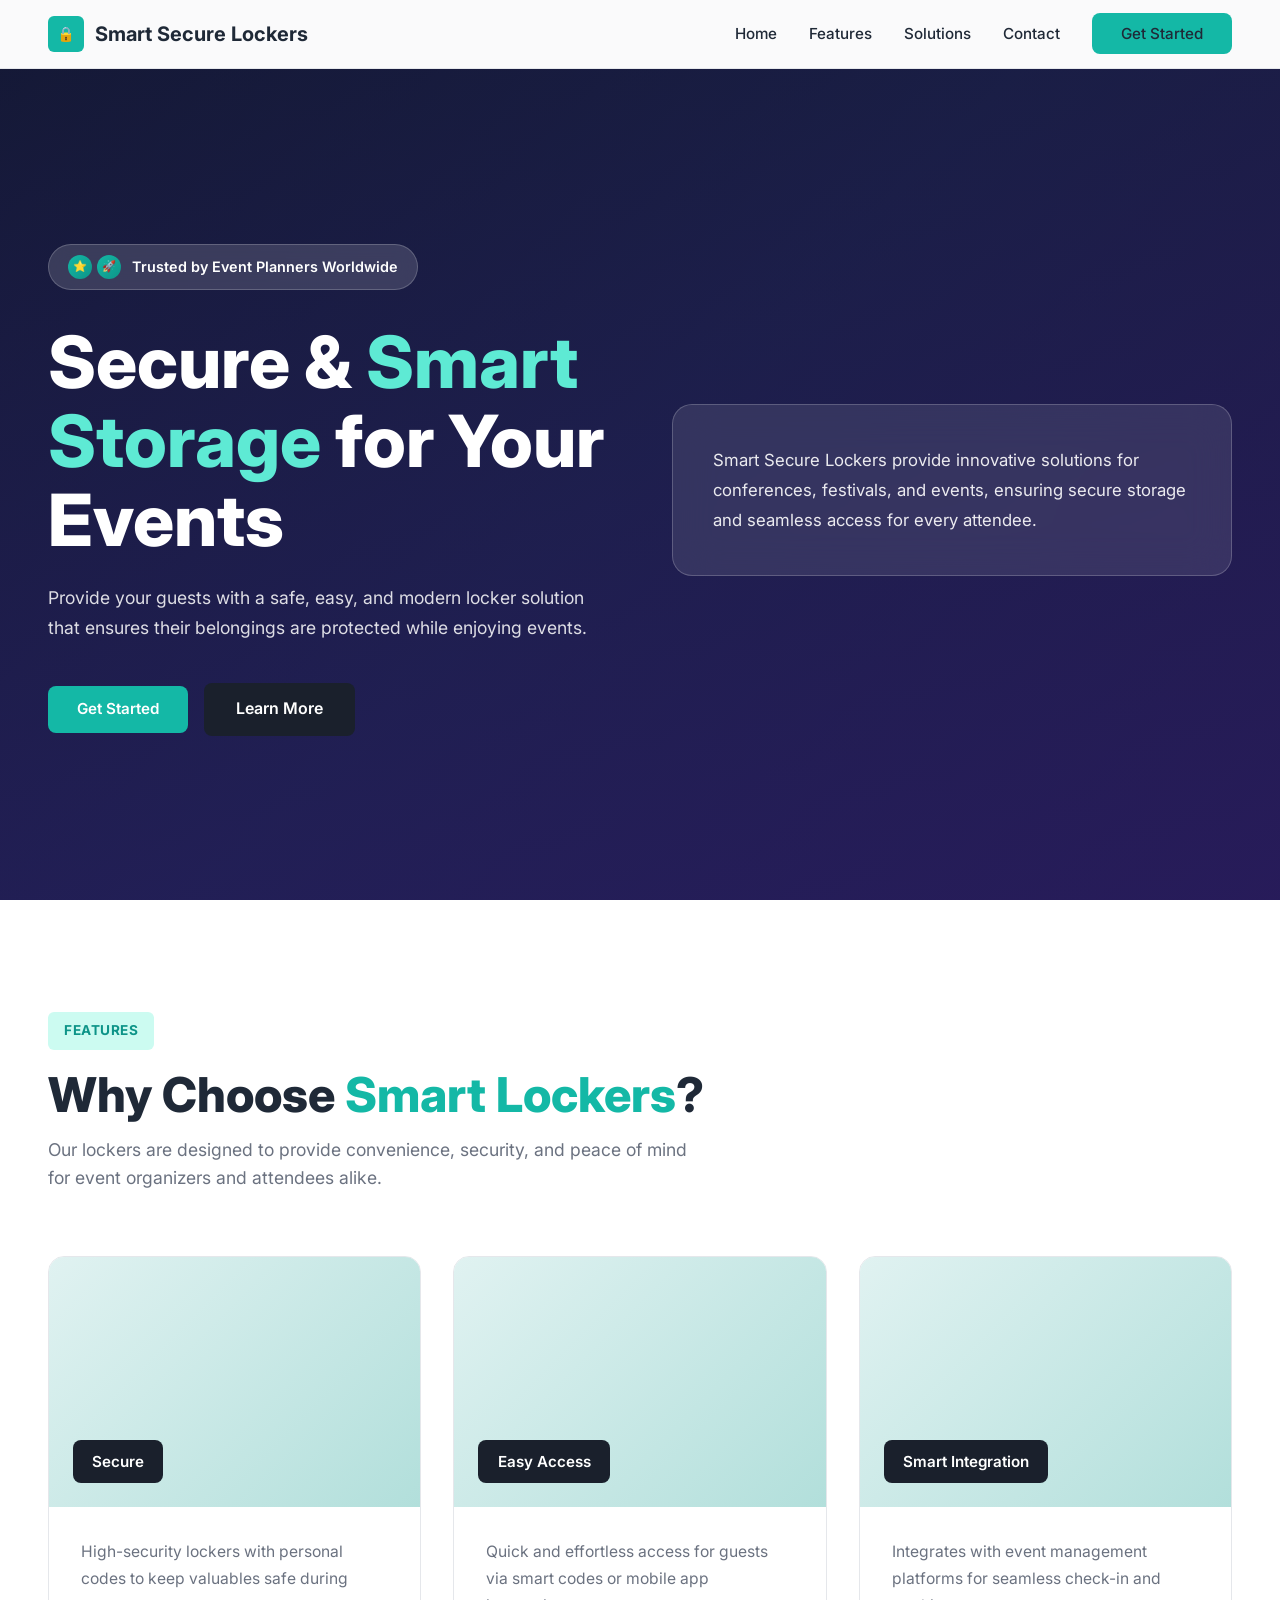
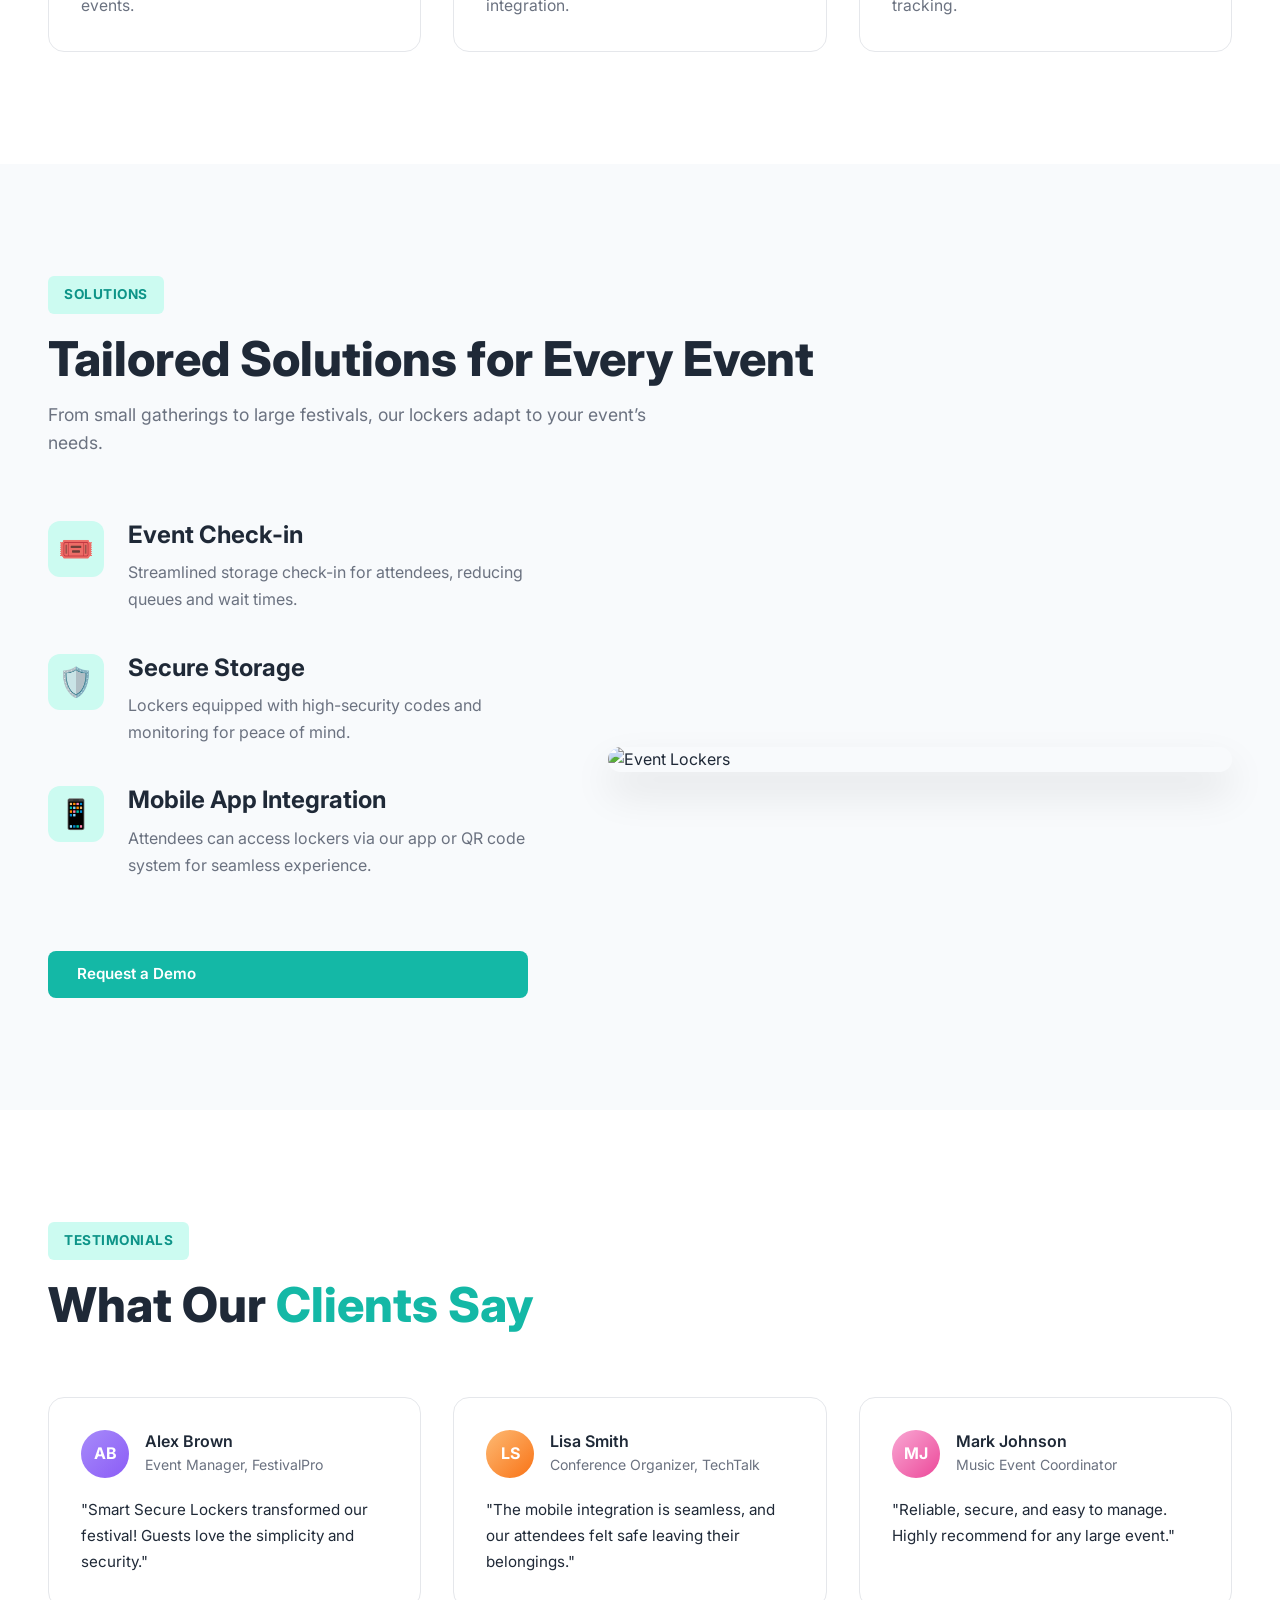
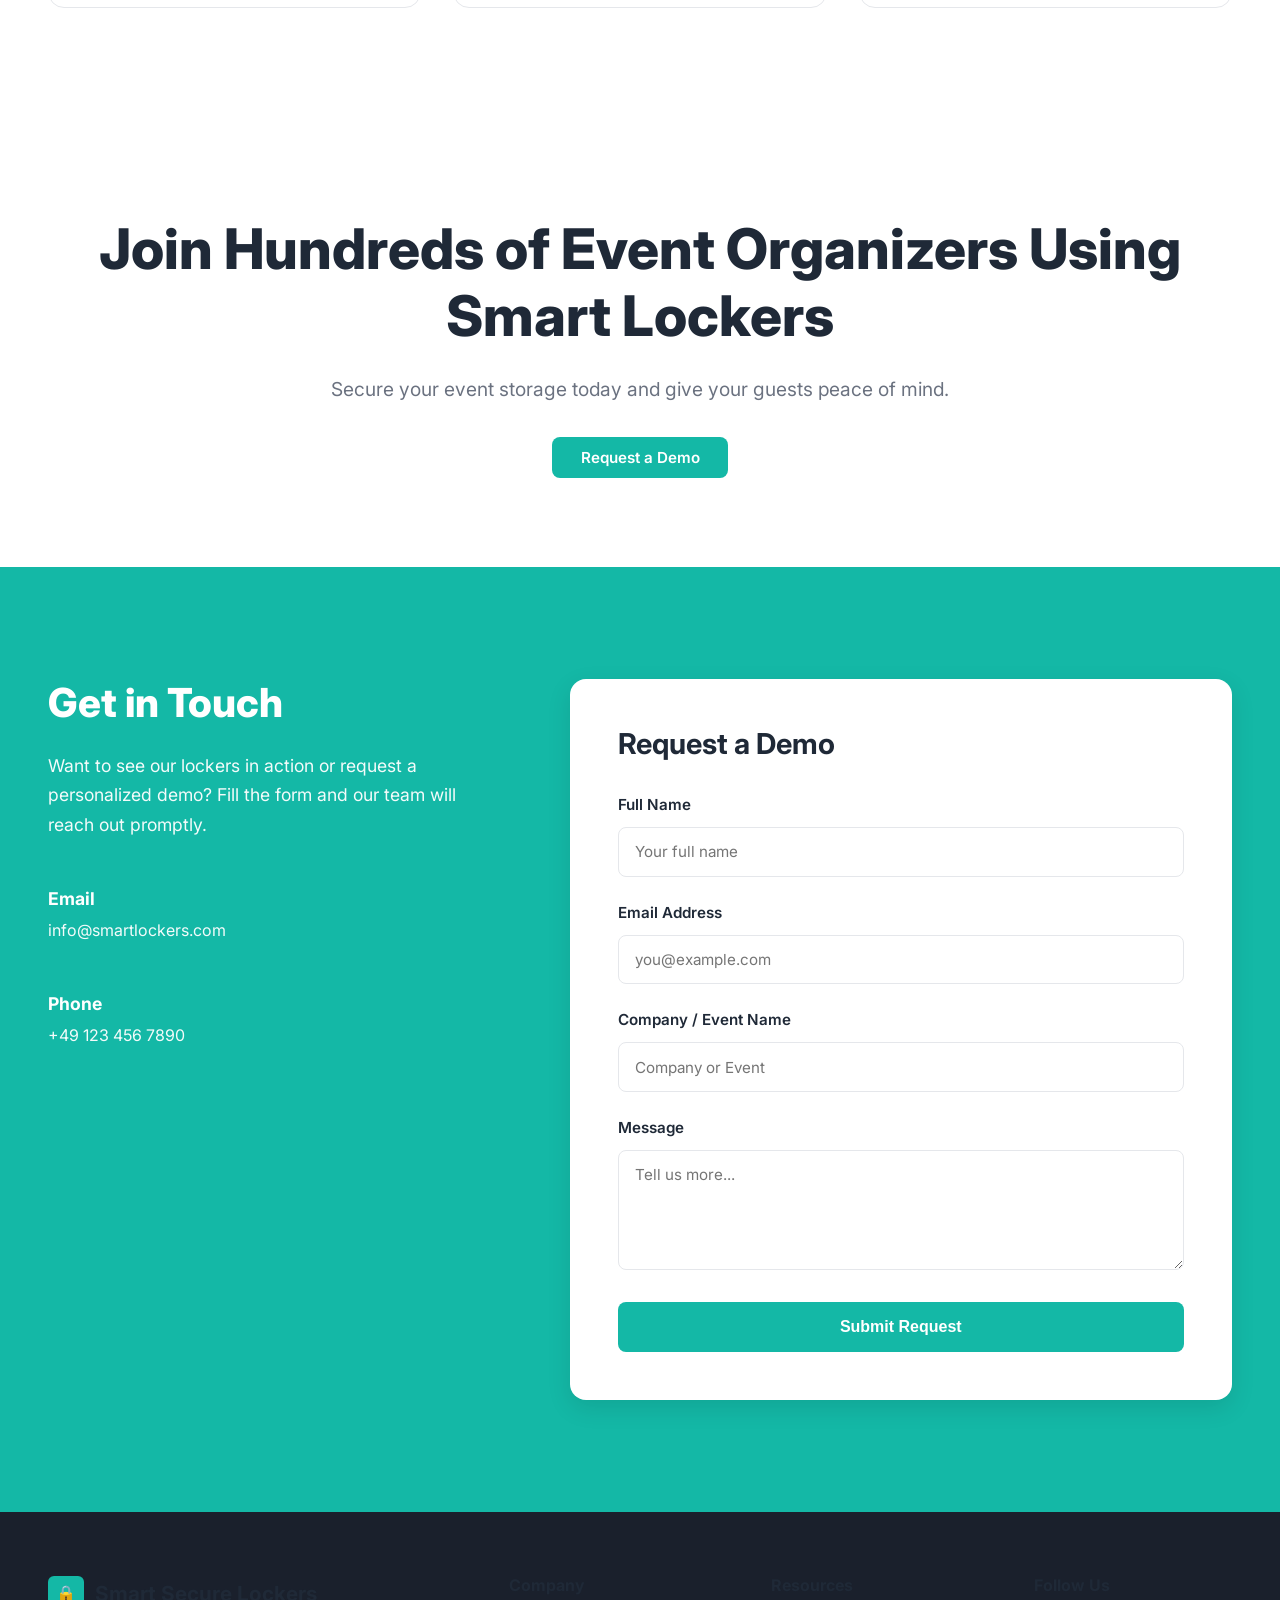
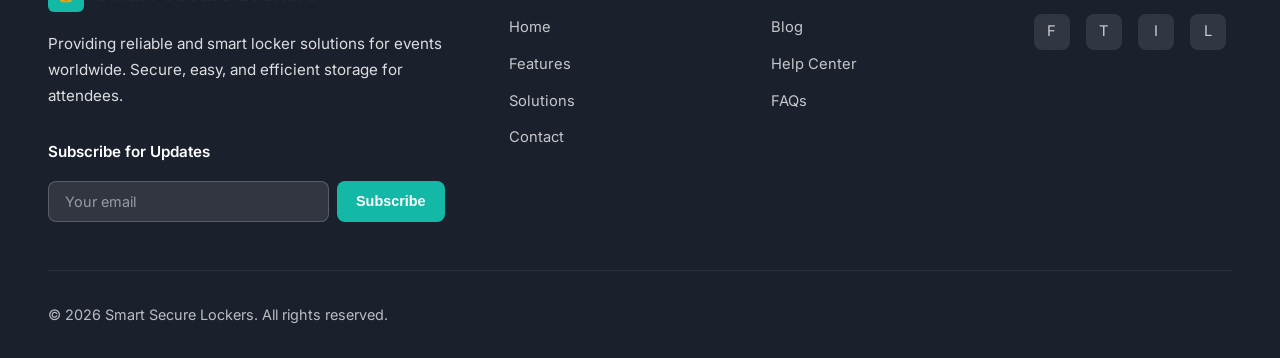
==== index.html @ 09ea5023 "Add homepage" ====
<!DOCTYPE html>
<html lang="en">
<head>
<meta charset="UTF-8">
<meta name="viewport" content="width=device-width, initial-scale=1.0">
<title>Smart Secure Lockers - Event Storage Solutions</title>
<link href="https://fonts.googleapis.com/css2?family=Inter:wght@400;500;600;700;800;900&display=swap" rel="stylesheet">
<style>
:root {
    --primary: #1A202C;
    --primary-dark: #0F1419;
    --accent: #14B8A6;
    --accent-dark: #0D9488;
    --accent-light: #5EEAD4;
    --accent-bg: #CCFBF1;
    --surface: #FFFFFF;
    --surface-alt: #F8FAFC;
    --text: #1F2937;
    --text-muted: #6B7280;
    --text-light: #9CA3AF;
    --border: #E5E7EB;
}
* {margin:0;padding:0;box-sizing:border-box;}
body {font-family:'Inter',sans-serif;color:var(--text);background:var(--surface);line-height:1.6;overflow-x:hidden;}
h1,h2,h3,h4,h5,h6 {font-family:'Inter',sans-serif;font-weight:800;line-height:1.2;color:var(--text);}
a {text-decoration:none;}
/* Navigation */
nav {position:fixed;top:0;left:0;right:0;background:rgba(255,255,255,0.98);backdrop-filter:blur(10px);border-bottom:1px solid var(--border);z-index:1000;transition:all 0.3s ease;}
.nav-container {max-width:1400px;margin:0 auto;padding:1rem 3rem;display:flex;align-items:center;justify-content:space-between;}
.logo {display:flex;align-items:center;gap:0.7rem;color:var(--text);}
.logo-icon {width:36px;height:36px;background:var(--accent);border-radius:6px;display:flex;align-items:center;justify-content:center;font-weight:700;color:white;font-size:0.9rem;}
.logo-text {font-size:1.25rem;font-weight:700;color:var(--text);}
.nav-links {display:flex;gap:2rem;list-style:none;align-items:center;}
.nav-links a {color:var(--text);font-weight:500;font-size:0.95rem;transition:color 0.2s ease;}
.nav-links a:hover {color:var(--accent);}
.btn-primary {background:var(--accent);color:white;padding:0.7rem 1.8rem;border-radius:8px;font-weight:600;border:none;cursor:pointer;font-size:0.95rem;transition:all 0.2s ease;}
.btn-primary:hover {background:var(--accent-dark);transform:translateY(-1px);}
.btn-secondary {background:var(--primary);color:white;padding:0.85rem 2rem;border-radius:8px;font-weight:600;border:none;cursor:pointer;display:inline-flex;align-items:center;gap:0.5rem;font-size:1rem;transition:all 0.2s ease;}
.btn-secondary:hover {background:var(--primary-dark);}
.mobile-menu-btn {display:none;background:none;border:none;font-size:1.8rem;cursor:pointer;color:var(--text);}
/* Hero Section */
.hero {min-height:100vh;display:flex;align-items:center;position:relative;overflow:hidden;padding-top:80px;background:linear-gradient(135deg,#1e1b4b 0%,#312e81 50%,#4c1d95 100%);}
.hero-background-image {position:absolute;inset:0;background:linear-gradient(rgba(15,23,42,0.7),rgba(30,27,75,0.8)),url('https://images.unsplash.com/photo-1540575467063-178a50c2df87?w=1600&q=80') center/cover;}
.hero-content {max-width:1400px;margin:0 auto;padding:0 3rem;position:relative;z-index:1;display:grid;grid-template-columns:1fr 1fr;gap:4rem;align-items:center;}
.hero-left {color:white;}
.trust-badge {display:inline-flex;align-items:center;gap:0.7rem;background:rgba(255,255,255,0.15);backdrop-filter:blur(10px);padding:0.6rem 1.2rem;border-radius:50px;font-size:0.9rem;font-weight:600;margin-bottom:2rem;border:1px solid rgba(255,255,255,0.2);}
.trust-icons {display:flex;gap:0.3rem;}
.trust-icon {width:24px;height:24px;border-radius:50%;background:linear-gradient(135deg,#14B8A6,#0D9488);display:flex;align-items:center;justify-content:center;font-size:0.7rem;font-weight:700;color:white;}
.hero h1 {font-size:clamp(3rem,6vw,4.5rem);font-weight:800;margin-bottom:1.5rem;line-height:1.1;color:white;}
.hero h1 .highlight {color:var(--accent-light);}
.hero-subtitle {font-size:1.1rem;color:rgba(255,255,255,0.85);line-height:1.7;margin-bottom:2.5rem;max-width:550px;}
.hero-cta {display:flex;gap:1rem;align-items:center;}
.hero-right {background:rgba(255,255,255,0.1);backdrop-filter:blur(20px);padding:2.5rem;border-radius:20px;border:1px solid rgba(255,255,255,0.2);color:white;}
.hero-right p {font-size:1.05rem;line-height:1.8;color:rgba(255,255,255,0.9);}

/* Features Section */
.features {padding:7rem 3rem;max-width:1400px;margin:0 auto;background:var(--surface);}
.section-header {margin-bottom:4rem;}
.section-label {display:inline-block;background:var(--accent-bg);color:var(--accent-dark);padding:0.5rem 1rem;border-radius:6px;font-size:0.85rem;font-weight:700;text-transform:uppercase;letter-spacing:0.5px;margin-bottom:1rem;}
.section-title {font-size:clamp(2.2rem,4vw,3rem);margin-bottom:0.8rem;font-weight:800;}
.section-title .highlight {color:var(--accent);}
.section-description {font-size:1.1rem;color:var(--text-muted);max-width:650px;}
.features-grid {display:grid;grid-template-columns:repeat(3,1fr);gap:2rem;}
.feature-card {background:var(--surface);border:1px solid var(--border);border-radius:16px;overflow:hidden;transition:all 0.3s ease;}
.feature-card:hover {transform:translateY(-4px);box-shadow:0 12px 24px rgba(0,0,0,0.1);}
.feature-image {height:250px;background:linear-gradient(135deg,#e0f2f1 0%,#b2dfdb 100%);display:flex;align-items:center;justify-content:center;position:relative;overflow:hidden;}
.feature-image img {width:100%;height:100%;object-fit:cover;}
.feature-label {position:absolute;bottom:1.5rem;left:1.5rem;background:var(--primary);color:white;padding:0.6rem 1.2rem;border-radius:8px;font-weight:600;font-size:0.95rem;}
.feature-content {padding:2rem;}
.feature-card p {color:var(--text-muted);line-height:1.7;font-size:0.98rem;}

/* Solutions Section */
.solutions {padding:7rem 3rem;background:var(--surface-alt);}
.solutions-container {max-width:1400px;margin:0 auto;}
.solutions-content {display:grid;grid-template-columns:1fr 1.3fr;gap:5rem;align-items:center;margin-top:3rem;}
.solutions-image {border-radius:20px;overflow:hidden;box-shadow:0 20px 40px rgba(0,0,0,0.1);}
.solutions-image img {width:100%;height:600px;object-fit:cover;}
.solutions-list {display:flex;flex-direction:column;gap:2.5rem;}
.solution-item {display:flex;gap:1.5rem;}
.solution-icon {width:56px;height:56px;background:var(--accent-bg);border-radius:12px;display:flex;align-items:center;justify-content:center;font-size:1.8rem;flex-shrink:0;}
.solution-item h3 {font-size:1.5rem;margin-bottom:0.6rem;font-weight:700;}
.solution-item p {color:var(--text-muted);line-height:1.7;font-size:1rem;}
.explore-solutions-btn {margin-top:2rem;}
.explore-solutions-btn a {text-decoration:none;}

/* Testimonials Section */
.testimonials {padding:7rem 3rem;max-width:1400px;margin:0 auto;}
.testimonials-grid {display:grid;grid-template-columns:repeat(3,1fr);gap:2rem;margin-top:3rem;}
.testimonial-card {background:var(--surface);border:1px solid var(--border);border-radius:16px;padding:2rem;transition:all 0.3s ease;}
.testimonial-card:hover {transform:translateY(-4px);box-shadow:0 8px 20px rgba(0,0,0,0.08);}
.testimonial-header {display:flex;align-items:center;gap:1rem;margin-bottom:1.2rem;}
.testimonial-avatar {width:48px;height:48px;border-radius:50%;display:flex;align-items:center;justify-content:center;color:white;font-weight:700;font-size:1rem;}
.avatar-purple {background:linear-gradient(135deg,#a78bfa,#8b5cf6);}
.avatar-orange {background:linear-gradient(135deg,#fdba74,#f97316);}
.avatar-pink {background:linear-gradient(135deg,#f9a8d4,#ec4899);}
.avatar-green {background:linear-gradient(135deg,#6ee7b7,#10b981);}
.avatar-blue {background:linear-gradient(135deg,#7dd3fc,#0ea5e9);}
.avatar-yellow {background:linear-gradient(135deg,#fde047,#eab308);}
.testimonial-info h4 {font-size:1rem;font-weight:600;margin-bottom:0.2rem;}
.testimonial-info p {color:var(--text-muted);font-size:0.88rem;}
.testimonial-text {color:var(--text);line-height:1.7;font-size:0.95rem;}

/* CTA Section */
.cta-section {padding:6rem 3rem;background:var(--surface);text-align:center;}
.cta-section h2 {font-size:clamp(2.5rem,5vw,3.5rem);margin-bottom:1.5rem;font-weight:800;}
.cta-section p {font-size:1.2rem;color:var(--text-muted);margin-bottom:2.5rem;}
.cta-images {display:grid;grid-template-columns:repeat(4,1fr);gap:2rem;margin-top:4rem;max-width:1200px;margin-left:auto;margin-right:auto;}
.cta-image {aspect-ratio:1;border-radius:16px;overflow:hidden;box-shadow:0 4px 12px rgba(0,0,0,0.1);background:var(--surface-alt);}
.cta-image img {width:100%;height:100%;object-fit:cover;}

/* Contact Section */
.contact {padding:7rem 3rem;background:var(--accent);}
.contact-container {max-width:1400px;margin:0 auto;display:grid;grid-template-columns:1fr 1.5fr;gap:5rem;align-items:start;}
.contact-info {color:white;}
.contact-info h2 {font-size:2.5rem;margin-bottom:1.5rem;color:white;}
.contact-info p {font-size:1.1rem;margin-bottom:3rem;opacity:0.95;line-height:1.7;}
.contact-item h3 {font-size:1.1rem;margin-bottom:0.5rem;font-weight:700;color:white;}
.contact-item p {font-size:1rem;}
.contact-form {background:white;padding:3rem;border-radius:16px;box-shadow:0 8px 24px rgba(0,0,0,0.1);}
.contact-form h3 {font-size:1.8rem;margin-bottom:2rem;font-weight:700;}
.form-group {margin-bottom:1.5rem;}
.form-group label {display:block;margin-bottom:0.6rem;font-weight:600;color:var(--text);font-size:0.95rem;}
.form-group input,.form-group select,.form-group textarea {width:100%;padding:0.9rem 1rem;border:1px solid var(--border);border-radius:8px;font-family:'Inter',sans-serif;font-size:0.95rem;transition:all 0.2s ease;background:var(--surface);}
.form-group input:focus,.form-group select:focus,.form-group textarea:focus {outline:none;border-color:var(--accent);box-shadow:0 0 0 3px rgba(20,184,166,0.1);}
.form-group textarea {resize:vertical;min-height:120px;}
.submit-btn {width:100%;background:var(--accent);color:white;padding:1rem;border:none;border-radius:8px;font-weight:600;font-size:1rem;cursor:pointer;transition:all 0.2s ease;}
.submit-btn:hover {background:var(--accent-dark);}

/* Footer */
footer {background:var(--primary);color:white;padding:4rem 3rem 2rem;}
.footer-content {max-width:1400px;margin:0 auto;display:grid;grid-template-columns:2fr 1fr 1fr 1fr;gap:4rem;margin-bottom:3rem;}
.footer-brand {display:flex;align-items:center;gap:0.7rem;margin-bottom:1.2rem;}
.footer-brand .logo-icon {width:36px;height:36px;font-size:1rem;}
.footer-brand .logo-text {font-size:1.3rem;}
.footer-description {opacity:0.85;line-height:1.7;margin-bottom:2rem;font-size:0.95rem;}
.newsletter-title {font-weight:600;margin-bottom:1rem;font-size:0.95rem;}
.newsletter-form {display:flex;gap:0.5rem;}
.newsletter-form input {flex:1;padding:0.7rem 1rem;border:1px solid rgba(255,255,255,0.2);border-radius:8px;background:rgba(255,255,255,0.1);color:white;font-family:'Inter',sans-serif;font-size:0.9rem;}
.newsletter-form input::placeholder {color:rgba(255,255,255,0.5);}
.newsletter-form button {padding:0.7rem 1.2rem;background:var(--accent);border:none;border-radius:8px;color:white;font-weight:600;cursor:pointer;font-size:0.9rem;}
.newsletter-form button:hover {background:var(--accent-dark);}
.footer-links h4 {font-size:1rem;margin-bottom:1.2rem;font-weight:700;}
.footer-links ul {list-style:none;}
.footer-links li {margin-bottom:0.7rem;}
.footer-links a {color:rgba(255,255,255,0.75);text-decoration:none;transition:all 0.2s ease;font-size:0.92rem;}
.footer-links a:hover {color:var(--accent-light);}
.footer-bottom {max-width:1400px;margin:0 auto;padding-top:2rem;border-top:1px solid rgba(255,255,255,0.1);display:flex;justify-content:space-between;align-items:center;opacity:0.7;font-size:0.9rem;}
.social-links {display:flex;gap:1rem;}
.social-link {width:36px;height:36px;background:rgba(255,255,255,0.1);border-radius:8px;display:flex;align-items:center;justify-content:center;color:white;text-decoration:none;transition:all 0.2s ease;font-size:1.1rem;}
.social-link:hover {background:var(--accent);}

/* Responsive */
@media (max-width:1024px){.hero-content,.solutions-content,.contact-container{grid-template-columns:1fr;gap:3rem;}.features-grid{grid-template-columns:1fr;}.testimonials-grid{grid-template-columns:1fr;}.footer-content{grid-template-columns:repeat(2,1fr);}.cta-images{grid-template-columns:repeat(2,1fr);}}
@media (max-width:768px){.nav-container{padding:1rem 1.5rem;}.nav-links{display:none;}.mobile-menu-btn{display:block;}.hero-content,.solutions-content,.contact-container{padding:0 1.5rem;}.features,.solutions,.testimonials,.contact{padding:4rem 1.5rem;}.footer-content{grid-template-columns:1fr;gap:2.5rem;}.footer-bottom{flex-direction:column;gap:1.5rem;text-align:center;}}

/* Smooth Scroll */
html{scroll-behavior:smooth;}
</style>
</head>
<body>
<!-- Navigation -->
<nav id="navbar">
  <div class="nav-container">
    <a href="#" class="logo"><div class="logo-icon">🔒</div><span class="logo-text">Smart Secure Lockers</span></a>
    <ul class="nav-links">
      <li><a href="#home">Home</a></li>
      <li><a href="#features">Features</a></li>
      <li><a href="#solutions">Solutions</a></li>
      <li><a href="#contact">Contact</a></li>
      <li><a href="#contact" class="btn-primary">Get Started</a></li>
    </ul>
    <button class="mobile-menu-btn">☰</button>
  </div>
</nav>

<!-- Hero Section -->
<section id="home" class="hero">
  <div class="hero-background-image"></div>
  <div class="hero-content">
    <div class="hero-left">
      <div class="trust-badge"><div class="trust-icons"><div class="trust-icon">⭐</div><div class="trust-icon">🚀</div></div> Trusted by Event Planners Worldwide</div>
      <h1>Secure & <span class="highlight">Smart Storage</span> for Your Events</h1>
      <p class="hero-subtitle">Provide your guests with a safe, easy, and modern locker solution that ensures their belongings are protected while enjoying events.</p>
      <div class="hero-cta">
        <a href="#contact" class="btn-primary">Get Started</a>
        <a href="#features" class="btn-secondary">Learn More</a>
      </div>
    </div>
    <div class="hero-right">
      <p>Smart Secure Lockers provide innovative solutions for conferences, festivals, and events, ensuring secure storage and seamless access for every attendee.</p>
    </div>
  </div>
</section>

<!-- Features Section -->
<section id="features" class="features">
  <div class="section-header">
    <span class="section-label">Features</span>
    <h2 class="section-title">Why Choose <span class="highlight">Smart Lockers</span>?</h2>
    <p class="section-description">Our lockers are designed to provide convenience, security, and peace of mind for event organizers and attendees alike.</p>
  </div>
  <div class="features-grid">
    <div class="feature-card">
      <div class="feature-image"><div class="feature-label">Secure</div></div>
      <div class="feature-content">
        <p>High-security lockers with personal codes to keep valuables safe during events.</p>
      </div>
    </div>
    <div class="feature-card">
      <div class="feature-image"><div class="feature-label">Easy Access</div></div>
      <div class="feature-content">
        <p>Quick and effortless access for guests via smart codes or mobile app integration.</p>
      </div>
    </div>
    <div class="feature-card">
      <div class="feature-image"><div class="feature-label">Smart Integration</div></div>
      <div class="feature-content">
        <p>Integrates with event management platforms for seamless check-in and tracking.</p>
      </div>
    </div>
  </div>
</section>

<!-- Solutions Section -->
<section id="solutions" class="solutions">
  <div class="solutions-container">
    <div class="section-header">
      <span class="section-label">Solutions</span>
      <h2 class="section-title">Tailored Solutions for Every Event</h2>
      <p class="section-description">From small gatherings to large festivals, our lockers adapt to your event’s needs.</p>
    </div>
    <div class="solutions-content">
      <div class="solutions-list">
        <div class="solution-item">
          <div class="solution-icon">🎟️</div>
          <div>
            <h3>Event Check-in</h3>
            <p>Streamlined storage check-in for attendees, reducing queues and wait times.</p>
          </div>
        </div>
        <div class="solution-item">
          <div class="solution-icon">🛡️</div>
          <div>
            <h3>Secure Storage</h3>
            <p>Lockers equipped with high-security codes and monitoring for peace of mind.</p>
          </div>
        </div>
        <div class="solution-item">
          <div class="solution-icon">📱</div>
          <div>
            <h3>Mobile App Integration</h3>
            <p>Attendees can access lockers via our app or QR code system for seamless experience.</p>
          </div>
        </div>
        <a href="#contact" class="explore-solutions-btn btn-primary">Request a Demo</a>
      </div>
      <div class="solutions-image"><img src="https://images.unsplash.com/photo-1556740749-887f6717d7e4?w=1200&q=80" alt="Event Lockers"></div>
    </div>
  </div>
</section>

<!-- Testimonials Section -->
<section class="testimonials">
  <div class="section-header">
    <span class="section-label">Testimonials</span>
    <h2 class="section-title">What Our <span class="highlight">Clients Say</span></h2>
  </div>
  <div class="testimonials-grid">
    <div class="testimonial-card">
      <div class="testimonial-header">
        <div class="testimonial-avatar avatar-purple">AB</div>
        <div class="testimonial-info">
          <h4>Alex Brown</h4>
          <p>Event Manager, FestivalPro</p>
        </div>
      </div>
      <p class="testimonial-text">"Smart Secure Lockers transformed our festival! Guests love the simplicity and security."</p>
    </div>
    <div class="testimonial-card">
      <div class="testimonial-header">
        <div class="testimonial-avatar avatar-orange">LS</div>
        <div class="testimonial-info">
          <h4>Lisa Smith</h4>
          <p>Conference Organizer, TechTalk</p>
        </div>
      </div>
      <p class="testimonial-text">"The mobile integration is seamless, and our attendees felt safe leaving their belongings."</p>
    </div>
    <div class="testimonial-card">
      <div class="testimonial-header">
        <div class="testimonial-avatar avatar-pink">MJ</div>
        <div class="testimonial-info">
          <h4>Mark Johnson</h4>
          <p>Music Event Coordinator</p>
        </div>
      </div>
      <p class="testimonial-text">"Reliable, secure, and easy to manage. Highly recommend for any large event."</p>
    </div>
  </div>
</section>

<!-- CTA Section -->
<section class="cta-section">
  <h2>Join Hundreds of Event Organizers Using Smart Lockers</h2>
  <p>Secure your event storage today and give your guests peace of mind.</p>
  <a href="#contact" class="btn-primary">Request a Demo</a>
</section>

<!-- Contact Section -->
<section id="contact" class="contact">
  <div class="contact-container">
    <div class="contact-info">
      <h2>Get in Touch</h2>
      <p>Want to see our lockers in action or request a personalized demo? Fill the form and our team will reach out promptly.</p>
      <div class="contact-item">
        <h3>Email</h3>
        <p>info@smartlockers.com</p>
      </div>
      <div class="contact-item">
        <h3>Phone</h3>
        <p>+49 123 456 7890</p>
      </div>
    </div>
    <form class="contact-form">
      <h3>Request a Demo</h3>
      <div class="form-group">
        <label for="name">Full Name</label>
        <input type="text" id="name" placeholder="Your full name">
      </div>
      <div class="form-group">
        <label for="email">Email Address</label>
        <input type="email" id="email" placeholder="you@example.com">
      </div>
      <div class="form-group">
        <label for="company">Company / Event Name</label>
        <input type="text" id="company" placeholder="Company or Event">
      </div>
      <div class="form-group">
        <label for="message">Message</label>
        <textarea id="message" placeholder="Tell us more..."></textarea>
      </div>
      <button type="submit" class="submit-btn">Submit Request</button>
    </form>
  </div>
</section>

<!-- Footer -->
<footer>
  <div class="footer-content">
    <div>
      <div class="footer-brand"><div class="logo-icon">🔒</div><span class="logo-text">Smart Secure Lockers</span></div>
      <p class="footer-description">Providing reliable and smart locker solutions for events worldwide. Secure, easy, and efficient storage for attendees.</p>
      <div class="newsletter-title">Subscribe for Updates</div>
      <div class="newsletter-form">
        <input type="email" placeholder="Your email">
        <button>Subscribe</button>
      </div>
    </div>
    <div class="footer-links">
      <h4>Company</h4>
      <ul>
        <li><a href="#home">Home</a></li>
        <li><a href="#features">Features</a></li>
        <li><a href="#solutions">Solutions</a></li>
        <li><a href="#contact">Contact</a></li>
      </ul>
    </div>
    <div class="footer-links">
      <h4>Resources</h4>
      <ul>
        <li><a href="#">Blog</a></li>
        <li><a href="#">Help Center</a></li>
        <li><a href="#">FAQs</a></li>
      </ul>
    </div>
    <div class="footer-links">
      <h4>Follow Us</h4>
      <div class="social-links">
        <a href="#" class="social-link">F</a>
        <a href="#" class="social-link">T</a>
        <a href="#" class="social-link">I</a>
        <a href="#" class="social-link">L</a>
      </div>
    </div>
  </div>
  <div class="footer-bottom">© 2026 Smart Secure Lockers. All rights reserved.</div>
</footer>

<script>
// Mobile menu toggle
const mobileBtn = document.querySelector('.mobile-menu-btn');
const navLinks = document.querySelector('.nav-links');
mobileBtn.addEventListener('click', () => {navLinks.classList.toggle('show');});

// Simple scroll highlight (optional)
window.addEventListener('scroll', () => {
  document.querySelector('nav').classList.toggle('scrolled', window.scrollY > 50);
});
</script>
</body>
</html>
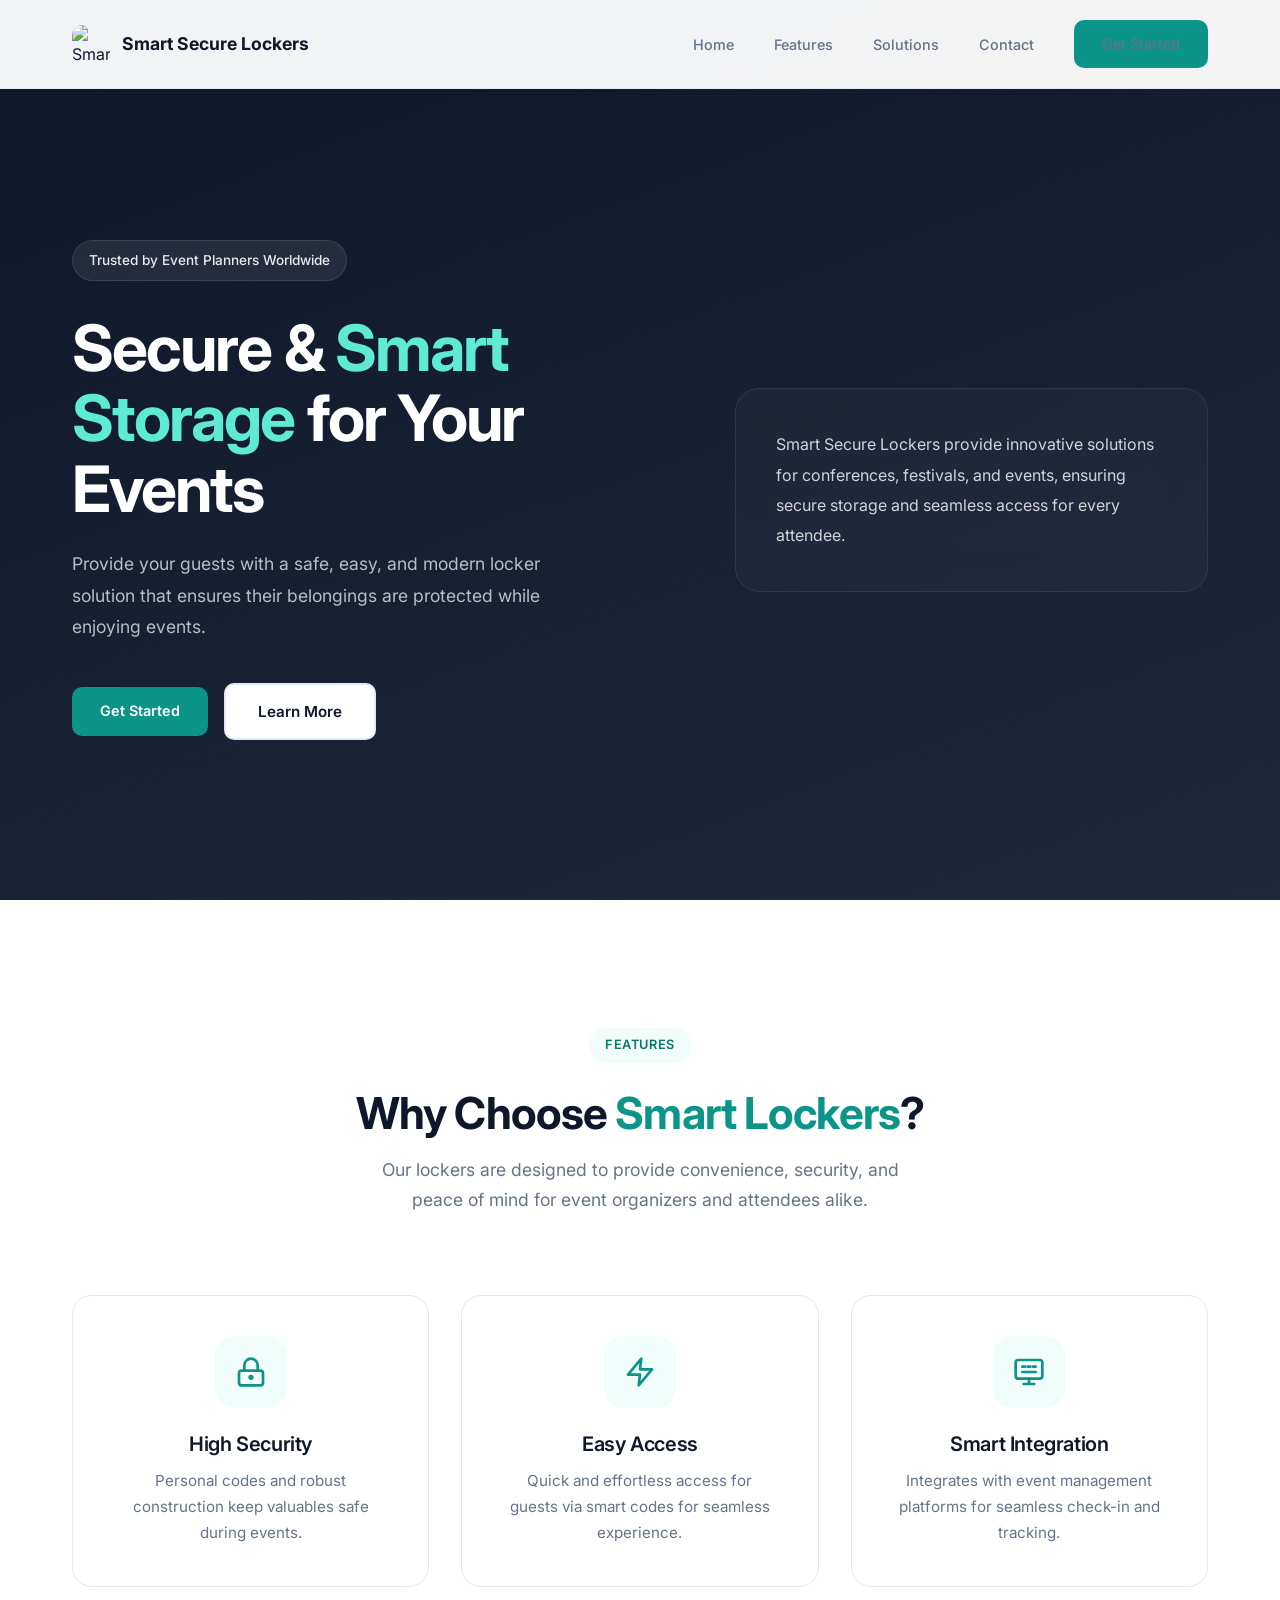
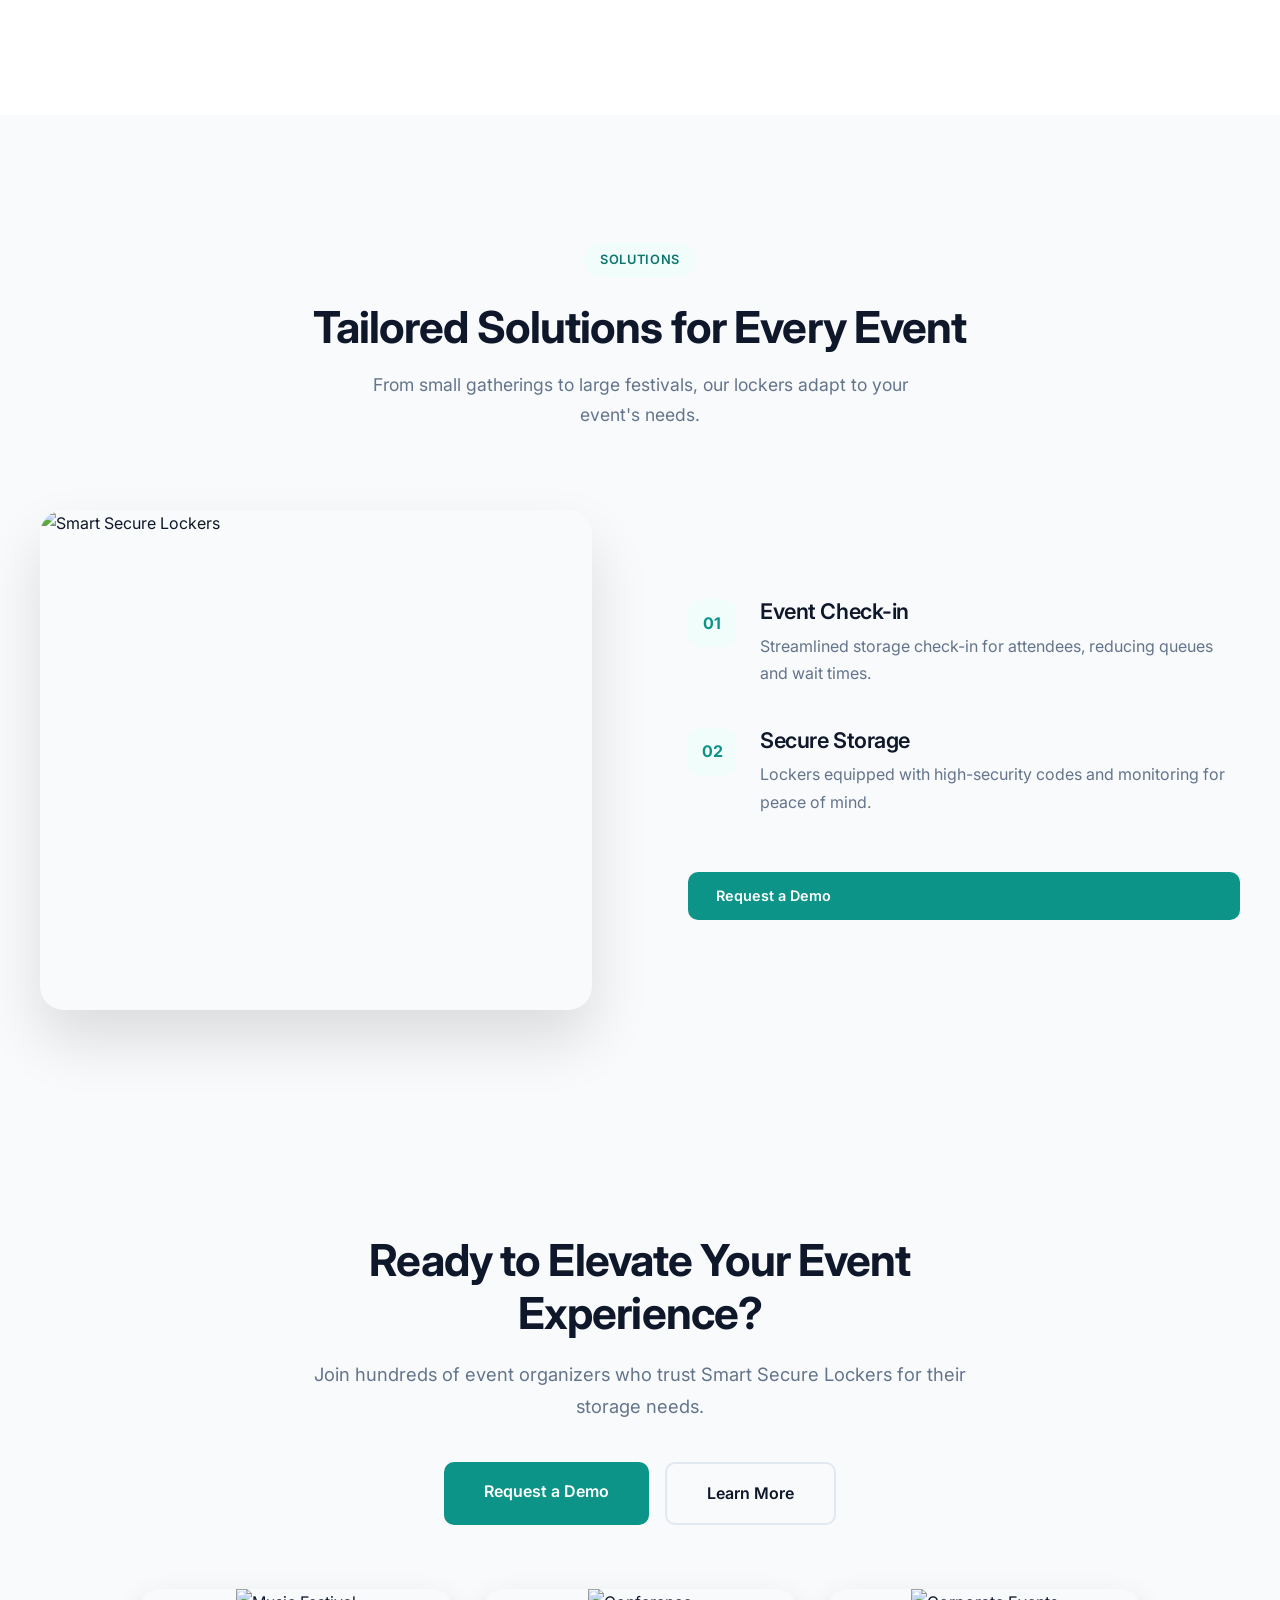
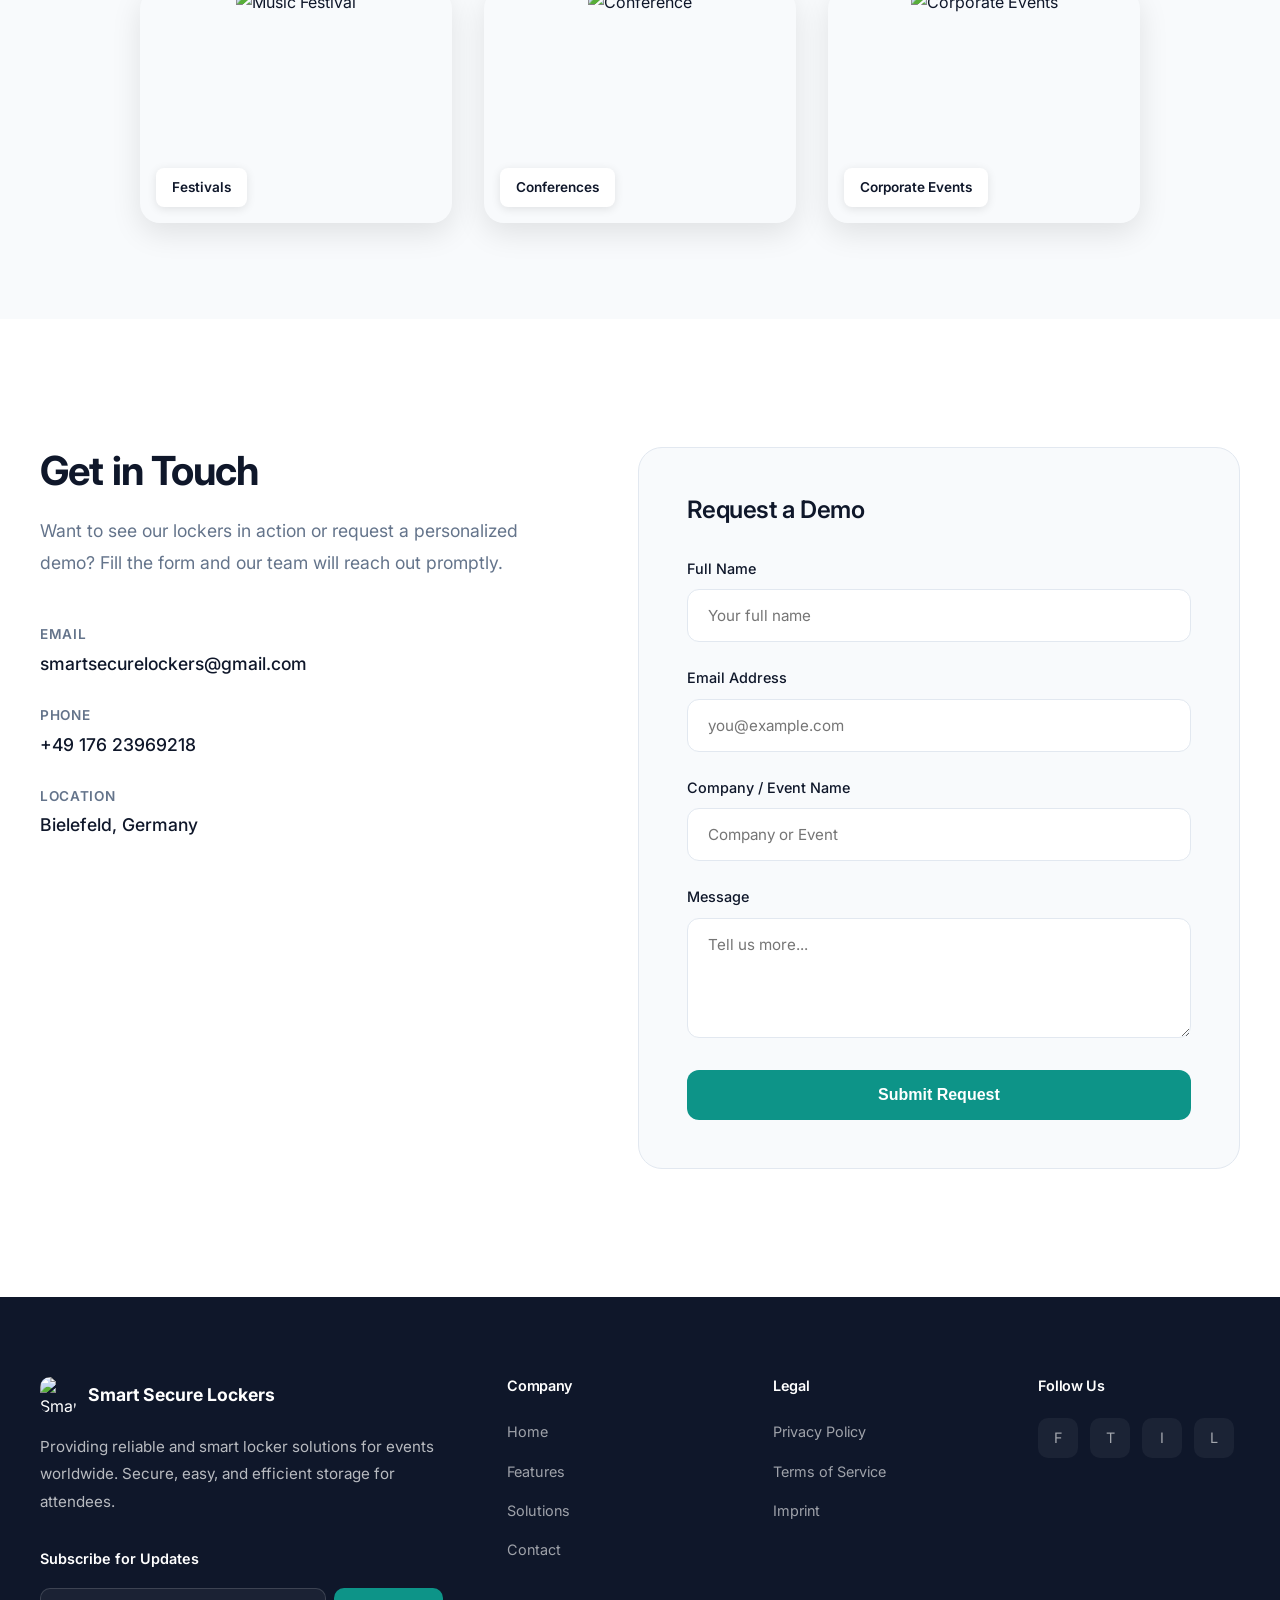
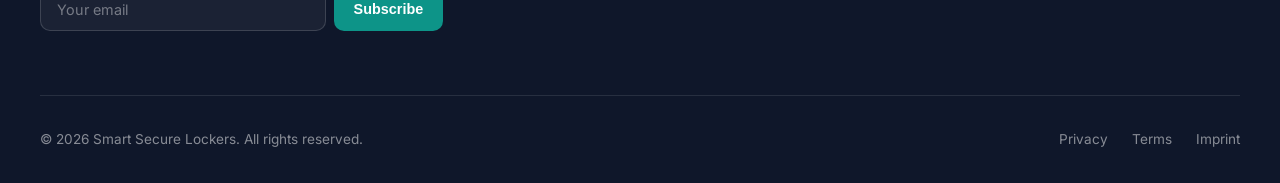
==== commit 63466224: "Update index.html" ====
--- a/index.html
+++ b/index.html
@@ -1,401 +1,1083 @@
+
 <!DOCTYPE html>
 <html lang="en">
 <head>
 <meta charset="UTF-8">
 <meta name="viewport" content="width=device-width, initial-scale=1.0">
 <title>Smart Secure Lockers - Event Storage Solutions</title>
-<link href="https://fonts.googleapis.com/css2?family=Inter:wght@400;500;600;700;800;900&display=swap" rel="stylesheet">
+<meta name="description" content="Smart Secure Lockers provide innovative storage solutions for conferences, festivals, and events. Secure, easy, and efficient storage for attendees.">
+<link href="https://fonts.googleapis.com/css2?family=Inter:wght@400;500;600;700;800&display=swap" rel="stylesheet">
 <style>
 :root {
-    --primary: #1A202C;
-    --primary-dark: #0F1419;
-    --accent: #14B8A6;
-    --accent-dark: #0D9488;
+    --primary: #0F172A;
+    --primary-dark: #020617;
+    --accent: #0D9488;
+    --accent-dark: #0F766E;
     --accent-light: #5EEAD4;
-    --accent-bg: #CCFBF1;
+    --accent-bg: #F0FDFA;
     --surface: #FFFFFF;
     --surface-alt: #F8FAFC;
-    --text: #1F2937;
-    --text-muted: #6B7280;
-    --text-light: #9CA3AF;
-    --border: #E5E7EB;
-}
-* {margin:0;padding:0;box-sizing:border-box;}
-body {font-family:'Inter',sans-serif;color:var(--text);background:var(--surface);line-height:1.6;overflow-x:hidden;}
-h1,h2,h3,h4,h5,h6 {font-family:'Inter',sans-serif;font-weight:800;line-height:1.2;color:var(--text);}
-a {text-decoration:none;}
+    --text: #0F172A;
+    --text-muted: #64748B;
+    --border: #E2E8F0;
+}
+
+* { margin: 0; padding: 0; box-sizing: border-box; }
+
+body {
+    font-family: 'Inter', -apple-system, BlinkMacSystemFont, sans-serif;
+    color: var(--text);
+    background: var(--surface);
+    line-height: 1.7;
+    -webkit-font-smoothing: antialiased;
+}
+
+h1, h2, h3, h4, h5, h6 {
+    font-family: 'Inter', sans-serif;
+    font-weight: 700;
+    line-height: 1.2;
+    letter-spacing: -0.02em;
+}
+
+a { text-decoration: none; }
+
 /* Navigation */
-nav {position:fixed;top:0;left:0;right:0;background:rgba(255,255,255,0.98);backdrop-filter:blur(10px);border-bottom:1px solid var(--border);z-index:1000;transition:all 0.3s ease;}
-.nav-container {max-width:1400px;margin:0 auto;padding:1rem 3rem;display:flex;align-items:center;justify-content:space-between;}
-.logo {display:flex;align-items:center;gap:0.7rem;color:var(--text);}
-.logo-icon {width:36px;height:36px;background:var(--accent);border-radius:6px;display:flex;align-items:center;justify-content:center;font-weight:700;color:white;font-size:0.9rem;}
-.logo-text {font-size:1.25rem;font-weight:700;color:var(--text);}
-.nav-links {display:flex;gap:2rem;list-style:none;align-items:center;}
-.nav-links a {color:var(--text);font-weight:500;font-size:0.95rem;transition:color 0.2s ease;}
-.nav-links a:hover {color:var(--accent);}
-.btn-primary {background:var(--accent);color:white;padding:0.7rem 1.8rem;border-radius:8px;font-weight:600;border:none;cursor:pointer;font-size:0.95rem;transition:all 0.2s ease;}
-.btn-primary:hover {background:var(--accent-dark);transform:translateY(-1px);}
-.btn-secondary {background:var(--primary);color:white;padding:0.85rem 2rem;border-radius:8px;font-weight:600;border:none;cursor:pointer;display:inline-flex;align-items:center;gap:0.5rem;font-size:1rem;transition:all 0.2s ease;}
-.btn-secondary:hover {background:var(--primary-dark);}
-.mobile-menu-btn {display:none;background:none;border:none;font-size:1.8rem;cursor:pointer;color:var(--text);}
+nav {
+    position: fixed;
+    top: 0;
+    left: 0;
+    right: 0;
+    background: rgba(255, 255, 255, 0.95);
+    backdrop-filter: blur(20px);
+    border-bottom: 1px solid var(--border);
+    z-index: 1000;
+}
+
+nav.scrolled { box-shadow: 0 1px 3px rgba(0, 0, 0, 0.05); }
+
+.nav-container {
+    max-width: 1200px;
+    margin: 0 auto;
+    padding: 1.25rem 2rem;
+    display: flex;
+    align-items: center;
+    justify-content: space-between;
+}
+
+.logo {
+    display: flex;
+    align-items: center;
+    gap: 0.75rem;
+    color: var(--text);
+}
+
+.logo-icon {
+    width: 38px;
+    height: 38px;
+    border-radius: 10px;
+    object-fit: contain;
+}
+
+.logo-text {
+    font-size: 1.1rem;
+    font-weight: 700;
+}
+
+.nav-links {
+    display: flex;
+    gap: 2.5rem;
+    list-style: none;
+    align-items: center;
+}
+
+.nav-links a {
+    color: var(--text-muted);
+    font-weight: 500;
+    font-size: 0.9rem;
+    transition: color 0.2s ease;
+}
+
+.nav-links a:hover { color: var(--text); }
+
+.btn-primary {
+    background: var(--accent);
+    color: white;
+    padding: 0.75rem 1.75rem;
+    border-radius: 10px;
+    font-weight: 600;
+    font-size: 0.9rem;
+    transition: all 0.2s ease;
+    display: inline-block;
+    border: none;
+    cursor: pointer;
+}
+
+.btn-primary:hover {
+    background: var(--accent-dark);
+    transform: translateY(-1px);
+}
+
+.btn-large { padding: 1rem 2.5rem; font-size: 1rem; }
+
+.btn-outline {
+    background: transparent;
+    color: var(--text);
+    padding: 1rem 2.5rem;
+    border-radius: 10px;
+    font-weight: 600;
+    border: 2px solid var(--border);
+    font-size: 1rem;
+    transition: all 0.2s ease;
+    display: inline-block;
+    cursor: pointer;
+}
+
+.btn-outline:hover { border-color: var(--text); }
+
+.btn-secondary {
+    background: var(--surface);
+    color: var(--text);
+    padding: 0.85rem 2rem;
+    border-radius: 10px;
+    font-weight: 600;
+    border: 2px solid var(--border);
+    display: inline-flex;
+    align-items: center;
+    gap: 0.5rem;
+    font-size: 0.95rem;
+    transition: all 0.2s ease;
+}
+
+.btn-secondary:hover { border-color: var(--text); background: var(--surface-alt); }
+
+.mobile-menu-btn {
+    display: none;
+    background: none;
+    border: none;
+    font-size: 1.5rem;
+    cursor: pointer;
+    color: var(--text);
+}
+
+/* Mobile Navigation */
+.mobile-nav {
+    position: fixed;
+    top: 0;
+    right: -100%;
+    width: 100%;
+    max-width: 400px;
+    height: 100vh;
+    background: white;
+    box-shadow: -10px 0 40px rgba(0, 0, 0, 0.1);
+    z-index: 1001;
+    transition: right 0.4s cubic-bezier(0.25, 0.46, 0.45, 0.94);
+    padding: 2rem;
+}
+
+.mobile-nav.open { right: 0; }
+
+.mobile-nav-header {
+    display: flex;
+    justify-content: space-between;
+    align-items: center;
+    margin-bottom: 3rem;
+    padding-bottom: 1.5rem;
+    border-bottom: 1px solid var(--border);
+}
+
+.mobile-nav-close {
+    background: none;
+    border: none;
+    font-size: 1.5rem;
+    cursor: pointer;
+    color: var(--text);
+}
+
+.mobile-nav-links {
+    display: flex;
+    flex-direction: column;
+    gap: 0.5rem;
+    list-style: none;
+}
+
+.mobile-nav-links a {
+    color: var(--text);
+    font-weight: 500;
+    font-size: 1.1rem;
+    padding: 1rem 0;
+    border-bottom: 1px solid var(--border);
+    transition: color 0.2s ease;
+}
+
+.mobile-nav-links a:hover { color: var(--accent); }
+
+.mobile-overlay {
+    position: fixed;
+    top: 0;
+    left: 0;
+    width: 100%;
+    height: 100%;
+    background: rgba(0, 0, 0, 0.4);
+    z-index: 1000;
+    opacity: 0;
+    visibility: hidden;
+    transition: all 0.3s ease;
+}
+
+.mobile-overlay.open { opacity: 1; visibility: visible; }
+
 /* Hero Section */
-.hero {min-height:100vh;display:flex;align-items:center;position:relative;overflow:hidden;padding-top:80px;background:linear-gradient(135deg,#1e1b4b 0%,#312e81 50%,#4c1d95 100%);}
-.hero-background-image {position:absolute;inset:0;background:linear-gradient(rgba(15,23,42,0.7),rgba(30,27,75,0.8)),url('https://images.unsplash.com/photo-1540575467063-178a50c2df87?w=1600&q=80') center/cover;}
-.hero-content {max-width:1400px;margin:0 auto;padding:0 3rem;position:relative;z-index:1;display:grid;grid-template-columns:1fr 1fr;gap:4rem;align-items:center;}
-.hero-left {color:white;}
-.trust-badge {display:inline-flex;align-items:center;gap:0.7rem;background:rgba(255,255,255,0.15);backdrop-filter:blur(10px);padding:0.6rem 1.2rem;border-radius:50px;font-size:0.9rem;font-weight:600;margin-bottom:2rem;border:1px solid rgba(255,255,255,0.2);}
-.trust-icons {display:flex;gap:0.3rem;}
-.trust-icon {width:24px;height:24px;border-radius:50%;background:linear-gradient(135deg,#14B8A6,#0D9488);display:flex;align-items:center;justify-content:center;font-size:0.7rem;font-weight:700;color:white;}
-.hero h1 {font-size:clamp(3rem,6vw,4.5rem);font-weight:800;margin-bottom:1.5rem;line-height:1.1;color:white;}
-.hero h1 .highlight {color:var(--accent-light);}
-.hero-subtitle {font-size:1.1rem;color:rgba(255,255,255,0.85);line-height:1.7;margin-bottom:2.5rem;max-width:550px;}
-.hero-cta {display:flex;gap:1rem;align-items:center;}
-.hero-right {background:rgba(255,255,255,0.1);backdrop-filter:blur(20px);padding:2.5rem;border-radius:20px;border:1px solid rgba(255,255,255,0.2);color:white;}
-.hero-right p {font-size:1.05rem;line-height:1.8;color:rgba(255,255,255,0.9);}
+.hero {
+    min-height: 100vh;
+    display: flex;
+    align-items: center;
+    position: relative;
+    padding-top: 80px;
+    background: linear-gradient(160deg, #0F172A 0%, #1E293B 100%);
+}
+
+.hero-background-image {
+    position: absolute;
+    inset: 0;
+    background: linear-gradient(160deg, rgba(15, 23, 42, 0.95), rgba(30, 41, 59, 0.9)),
+        url('https://images.unsplash.com/photo-1540575467063-178a50c2df87?w=1600&q=80') center/cover;
+}
+
+.hero-content {
+    max-width: 1200px;
+    margin: 0 auto;
+    padding: 0 2rem;
+    position: relative;
+    z-index: 1;
+    display: grid;
+    grid-template-columns: 1.2fr 1fr;
+    gap: 6rem;
+    align-items: center;
+}
+
+.hero-left { color: white; }
+
+.trust-badge {
+    display: inline-flex;
+    align-items: center;
+    gap: 0.5rem;
+    background: rgba(255, 255, 255, 0.08);
+    backdrop-filter: blur(10px);
+    padding: 0.5rem 1rem;
+    border-radius: 100px;
+    font-size: 0.85rem;
+    font-weight: 500;
+    margin-bottom: 2rem;
+    border: 1px solid rgba(255, 255, 255, 0.1);
+    color: rgba(255, 255, 255, 0.9);
+}
+
+.hero h1 {
+    font-size: clamp(2.75rem, 5vw, 4rem);
+    font-weight: 700;
+    margin-bottom: 1.5rem;
+    line-height: 1.1;
+    color: white;
+    letter-spacing: -0.03em;
+}
+
+.hero h1 .highlight { color: var(--accent-light); }
+
+.hero-subtitle {
+    font-size: 1.1rem;
+    color: rgba(255, 255, 255, 0.7);
+    line-height: 1.8;
+    margin-bottom: 2.5rem;
+    max-width: 500px;
+}
+
+.hero-cta {
+    display: flex;
+    gap: 1rem;
+    align-items: center;
+}
+
+.hero-right {
+    background: rgba(255, 255, 255, 0.03);
+    backdrop-filter: blur(20px);
+    padding: 2.5rem;
+    border-radius: 24px;
+    border: 1px solid rgba(255, 255, 255, 0.08);
+    color: white;
+}
+
+.hero-right p {
+    font-size: 1rem;
+    line-height: 1.9;
+    color: rgba(255, 255, 255, 0.8);
+}
 
 /* Features Section */
-.features {padding:7rem 3rem;max-width:1400px;margin:0 auto;background:var(--surface);}
-.section-header {margin-bottom:4rem;}
-.section-label {display:inline-block;background:var(--accent-bg);color:var(--accent-dark);padding:0.5rem 1rem;border-radius:6px;font-size:0.85rem;font-weight:700;text-transform:uppercase;letter-spacing:0.5px;margin-bottom:1rem;}
-.section-title {font-size:clamp(2.2rem,4vw,3rem);margin-bottom:0.8rem;font-weight:800;}
-.section-title .highlight {color:var(--accent);}
-.section-description {font-size:1.1rem;color:var(--text-muted);max-width:650px;}
-.features-grid {display:grid;grid-template-columns:repeat(3,1fr);gap:2rem;}
-.feature-card {background:var(--surface);border:1px solid var(--border);border-radius:16px;overflow:hidden;transition:all 0.3s ease;}
-.feature-card:hover {transform:translateY(-4px);box-shadow:0 12px 24px rgba(0,0,0,0.1);}
-.feature-image {height:250px;background:linear-gradient(135deg,#e0f2f1 0%,#b2dfdb 100%);display:flex;align-items:center;justify-content:center;position:relative;overflow:hidden;}
-.feature-image img {width:100%;height:100%;object-fit:cover;}
-.feature-label {position:absolute;bottom:1.5rem;left:1.5rem;background:var(--primary);color:white;padding:0.6rem 1.2rem;border-radius:8px;font-weight:600;font-size:0.95rem;}
-.feature-content {padding:2rem;}
-.feature-card p {color:var(--text-muted);line-height:1.7;font-size:0.98rem;}
+.features {
+    padding: 8rem 2rem;
+    max-width: 1200px;
+    margin: 0 auto;
+}
+
+.section-header {
+    text-align: center;
+    margin-bottom: 5rem;
+}
+
+.section-label {
+    display: inline-block;
+    background: var(--accent-bg);
+    color: var(--accent-dark);
+    padding: 0.4rem 1rem;
+    border-radius: 100px;
+    font-size: 0.8rem;
+    font-weight: 600;
+    text-transform: uppercase;
+    letter-spacing: 0.05em;
+    margin-bottom: 1.5rem;
+}
+
+.section-title {
+    font-size: clamp(2rem, 4vw, 2.75rem);
+    margin-bottom: 1rem;
+    font-weight: 700;
+}
+
+.section-title .highlight { color: var(--accent); }
+
+.section-description {
+    font-size: 1.1rem;
+    color: var(--text-muted);
+    max-width: 550px;
+    margin: 0 auto;
+}
+
+.features-grid {
+    display: grid;
+    grid-template-columns: repeat(3, 1fr);
+    gap: 2rem;
+}
+
+.feature-card-minimal {
+    background: var(--surface);
+    border: 1px solid var(--border);
+    border-radius: 20px;
+    padding: 2.5rem;
+    text-align: center;
+    transition: all 0.3s ease;
+}
+
+.feature-card-minimal:hover {
+    border-color: var(--accent);
+    box-shadow: 0 20px 40px rgba(13, 148, 136, 0.08);
+    transform: translateY(-4px);
+}
+
+.feature-icon-wrapper {
+    width: 72px;
+    height: 72px;
+    background: var(--accent-bg);
+    border-radius: 20px;
+    display: flex;
+    align-items: center;
+    justify-content: center;
+    margin: 0 auto 1.5rem;
+    transition: all 0.3s ease;
+}
+
+.feature-card-minimal:hover .feature-icon-wrapper { background: var(--accent); }
+
+.feature-svg-icon {
+    width: 32px;
+    height: 32px;
+    color: var(--accent);
+    transition: all 0.3s ease;
+}
+
+.feature-card-minimal:hover .feature-svg-icon { color: white; }
+
+.feature-card-minimal h3 {
+    font-size: 1.25rem;
+    margin-bottom: 0.75rem;
+    font-weight: 600;
+}
+
+.feature-card-minimal p {
+    color: var(--text-muted);
+    line-height: 1.7;
+    font-size: 0.95rem;
+}
 
 /* Solutions Section */
-.solutions {padding:7rem 3rem;background:var(--surface-alt);}
-.solutions-container {max-width:1400px;margin:0 auto;}
-.solutions-content {display:grid;grid-template-columns:1fr 1.3fr;gap:5rem;align-items:center;margin-top:3rem;}
-.solutions-image {border-radius:20px;overflow:hidden;box-shadow:0 20px 40px rgba(0,0,0,0.1);}
-.solutions-image img {width:100%;height:600px;object-fit:cover;}
-.solutions-list {display:flex;flex-direction:column;gap:2.5rem;}
-.solution-item {display:flex;gap:1.5rem;}
-.solution-icon {width:56px;height:56px;background:var(--accent-bg);border-radius:12px;display:flex;align-items:center;justify-content:center;font-size:1.8rem;flex-shrink:0;}
-.solution-item h3 {font-size:1.5rem;margin-bottom:0.6rem;font-weight:700;}
-.solution-item p {color:var(--text-muted);line-height:1.7;font-size:1rem;}
-.explore-solutions-btn {margin-top:2rem;}
-.explore-solutions-btn a {text-decoration:none;}
-
-/* Testimonials Section */
-.testimonials {padding:7rem 3rem;max-width:1400px;margin:0 auto;}
-.testimonials-grid {display:grid;grid-template-columns:repeat(3,1fr);gap:2rem;margin-top:3rem;}
-.testimonial-card {background:var(--surface);border:1px solid var(--border);border-radius:16px;padding:2rem;transition:all 0.3s ease;}
-.testimonial-card:hover {transform:translateY(-4px);box-shadow:0 8px 20px rgba(0,0,0,0.08);}
-.testimonial-header {display:flex;align-items:center;gap:1rem;margin-bottom:1.2rem;}
-.testimonial-avatar {width:48px;height:48px;border-radius:50%;display:flex;align-items:center;justify-content:center;color:white;font-weight:700;font-size:1rem;}
-.avatar-purple {background:linear-gradient(135deg,#a78bfa,#8b5cf6);}
-.avatar-orange {background:linear-gradient(135deg,#fdba74,#f97316);}
-.avatar-pink {background:linear-gradient(135deg,#f9a8d4,#ec4899);}
-.avatar-green {background:linear-gradient(135deg,#6ee7b7,#10b981);}
-.avatar-blue {background:linear-gradient(135deg,#7dd3fc,#0ea5e9);}
-.avatar-yellow {background:linear-gradient(135deg,#fde047,#eab308);}
-.testimonial-info h4 {font-size:1rem;font-weight:600;margin-bottom:0.2rem;}
-.testimonial-info p {color:var(--text-muted);font-size:0.88rem;}
-.testimonial-text {color:var(--text);line-height:1.7;font-size:0.95rem;}
+.solutions {
+    padding: 8rem 2rem;
+    background: var(--surface-alt);
+}
+
+.solutions-container {
+    max-width: 1200px;
+    margin: 0 auto;
+}
+
+.solutions-content {
+    display: grid;
+    grid-template-columns: 1fr 1fr;
+    gap: 6rem;
+    align-items: center;
+    margin-top: 4rem;
+}
+
+.solutions-image-premium {
+    border-radius: 24px;
+    overflow: hidden;
+    box-shadow: 0 30px 60px rgba(0, 0, 0, 0.12);
+}
+
+.solutions-image-premium img {
+    width: 100%;
+    height: 500px;
+    object-fit: cover;
+    display: block;
+}
+
+.solutions-list {
+    display: flex;
+    flex-direction: column;
+    gap: 2.5rem;
+}
+
+.solution-item {
+    display: flex;
+    gap: 1.5rem;
+    align-items: flex-start;
+}
+
+.solution-number {
+    font-size: 1rem;
+    font-weight: 700;
+    color: var(--accent);
+    background: var(--accent-bg);
+    width: 48px;
+    height: 48px;
+    border-radius: 14px;
+    display: flex;
+    align-items: center;
+    justify-content: center;
+    flex-shrink: 0;
+}
+
+.solution-item h3 {
+    font-size: 1.35rem;
+    margin-bottom: 0.5rem;
+    font-weight: 600;
+}
+
+.solution-item p {
+    color: var(--text-muted);
+    line-height: 1.7;
+    font-size: 1rem;
+}
+
+.explore-solutions-btn { margin-top: 1rem; }
 
 /* CTA Section */
-.cta-section {padding:6rem 3rem;background:var(--surface);text-align:center;}
-.cta-section h2 {font-size:clamp(2.5rem,5vw,3.5rem);margin-bottom:1.5rem;font-weight:800;}
-.cta-section p {font-size:1.2rem;color:var(--text-muted);margin-bottom:2.5rem;}
-.cta-images {display:grid;grid-template-columns:repeat(4,1fr);gap:2rem;margin-top:4rem;max-width:1200px;margin-left:auto;margin-right:auto;}
-.cta-image {aspect-ratio:1;border-radius:16px;overflow:hidden;box-shadow:0 4px 12px rgba(0,0,0,0.1);background:var(--surface-alt);}
-.cta-image img {width:100%;height:100%;object-fit:cover;}
+.cta-section {
+    padding: 6rem 2rem;
+    background: var(--surface-alt);
+    text-align: center;
+}
+
+.cta-content {
+    max-width: 700px;
+    margin: 0 auto 4rem;
+}
+
+.cta-section h2 {
+    font-size: clamp(2rem, 4vw, 2.75rem);
+    margin-bottom: 1.25rem;
+    font-weight: 700;
+    color: var(--text);
+}
+
+.cta-section p {
+    font-size: 1.15rem;
+    color: var(--text-muted);
+    margin-bottom: 2.5rem;
+    line-height: 1.7;
+}
+
+.cta-buttons {
+    display: flex;
+    gap: 1rem;
+    justify-content: center;
+}
+
+/* Events Showcase */
+.events-showcase {
+    display: grid;
+    grid-template-columns: repeat(3, 1fr);
+    gap: 2rem;
+    max-width: 1000px;
+    margin: 0 auto;
+}
+
+.event-image-card {
+    position: relative;
+    border-radius: 20px;
+    overflow: hidden;
+    aspect-ratio: 4/3;
+    box-shadow: 0 10px 30px rgba(0, 0, 0, 0.1);
+    transition: all 0.4s ease;
+}
+
+.event-image-card:hover {
+    transform: translateY(-8px);
+    box-shadow: 0 20px 40px rgba(0, 0, 0, 0.15);
+}
+
+.event-image-card img {
+    width: 100%;
+    height: 100%;
+    object-fit: cover;
+    transition: transform 0.4s ease;
+}
+
+.event-image-card:hover img { transform: scale(1.05); }
+
+.event-label {
+    position: absolute;
+    bottom: 1rem;
+    left: 1rem;
+    background: white;
+    color: var(--text);
+    padding: 0.5rem 1rem;
+    border-radius: 8px;
+    font-weight: 600;
+    font-size: 0.85rem;
+    box-shadow: 0 2px 10px rgba(0, 0, 0, 0.1);
+}
 
 /* Contact Section */
-.contact {padding:7rem 3rem;background:var(--accent);}
-.contact-container {max-width:1400px;margin:0 auto;display:grid;grid-template-columns:1fr 1.5fr;gap:5rem;align-items:start;}
-.contact-info {color:white;}
-.contact-info h2 {font-size:2.5rem;margin-bottom:1.5rem;color:white;}
-.contact-info p {font-size:1.1rem;margin-bottom:3rem;opacity:0.95;line-height:1.7;}
-.contact-item h3 {font-size:1.1rem;margin-bottom:0.5rem;font-weight:700;color:white;}
-.contact-item p {font-size:1rem;}
-.contact-form {background:white;padding:3rem;border-radius:16px;box-shadow:0 8px 24px rgba(0,0,0,0.1);}
-.contact-form h3 {font-size:1.8rem;margin-bottom:2rem;font-weight:700;}
-.form-group {margin-bottom:1.5rem;}
-.form-group label {display:block;margin-bottom:0.6rem;font-weight:600;color:var(--text);font-size:0.95rem;}
-.form-group input,.form-group select,.form-group textarea {width:100%;padding:0.9rem 1rem;border:1px solid var(--border);border-radius:8px;font-family:'Inter',sans-serif;font-size:0.95rem;transition:all 0.2s ease;background:var(--surface);}
-.form-group input:focus,.form-group select:focus,.form-group textarea:focus {outline:none;border-color:var(--accent);box-shadow:0 0 0 3px rgba(20,184,166,0.1);}
-.form-group textarea {resize:vertical;min-height:120px;}
-.submit-btn {width:100%;background:var(--accent);color:white;padding:1rem;border:none;border-radius:8px;font-weight:600;font-size:1rem;cursor:pointer;transition:all 0.2s ease;}
-.submit-btn:hover {background:var(--accent-dark);}
+.contact {
+    padding: 8rem 2rem;
+    background: var(--surface);
+}
+
+.contact-container {
+    max-width: 1200px;
+    margin: 0 auto;
+    display: grid;
+    grid-template-columns: 1fr 1.2fr;
+    gap: 6rem;
+    align-items: start;
+}
+
+.contact-info h2 {
+    font-size: 2.5rem;
+    margin-bottom: 1.25rem;
+    font-weight: 700;
+}
+
+.contact-info > p {
+    font-size: 1.1rem;
+    margin-bottom: 3rem;
+    color: var(--text-muted);
+    line-height: 1.8;
+}
+
+.contact-item { margin-bottom: 1.75rem; }
+
+.contact-item h3 {
+    font-size: 0.85rem;
+    margin-bottom: 0.4rem;
+    font-weight: 600;
+    color: var(--text-muted);
+    text-transform: uppercase;
+    letter-spacing: 0.05em;
+}
+
+.contact-item p {
+    font-size: 1.1rem;
+    color: var(--text);
+    font-weight: 500;
+}
+
+.contact-form {
+    background: var(--surface-alt);
+    padding: 3rem;
+    border-radius: 24px;
+    border: 1px solid var(--border);
+}
+
+.contact-form h3 {
+    font-size: 1.5rem;
+    margin-bottom: 2rem;
+    font-weight: 600;
+}
+
+.form-group { margin-bottom: 1.5rem; }
+
+.form-group label {
+    display: block;
+    margin-bottom: 0.5rem;
+    font-weight: 500;
+    color: var(--text);
+    font-size: 0.9rem;
+}
+
+.form-group input,
+.form-group textarea {
+    width: 100%;
+    padding: 1rem 1.25rem;
+    border: 1px solid var(--border);
+    border-radius: 12px;
+    font-family: 'Inter', sans-serif;
+    font-size: 0.95rem;
+    transition: all 0.2s ease;
+    background: white;
+}
+
+.form-group input:focus,
+.form-group textarea:focus {
+    outline: none;
+    border-color: var(--accent);
+    box-shadow: 0 0 0 3px rgba(13, 148, 136, 0.1);
+}
+
+.form-group textarea {
+    resize: vertical;
+    min-height: 120px;
+}
+
+.submit-btn {
+    width: 100%;
+    background: var(--accent);
+    color: white;
+    padding: 1rem;
+    border: none;
+    border-radius: 12px;
+    font-weight: 600;
+    font-size: 1rem;
+    cursor: pointer;
+    transition: all 0.2s ease;
+}
+
+.submit-btn:hover { background: var(--accent-dark); }
 
 /* Footer */
-footer {background:var(--primary);color:white;padding:4rem 3rem 2rem;}
-.footer-content {max-width:1400px;margin:0 auto;display:grid;grid-template-columns:2fr 1fr 1fr 1fr;gap:4rem;margin-bottom:3rem;}
-.footer-brand {display:flex;align-items:center;gap:0.7rem;margin-bottom:1.2rem;}
-.footer-brand .logo-icon {width:36px;height:36px;font-size:1rem;}
-.footer-brand .logo-text {font-size:1.3rem;}
-.footer-description {opacity:0.85;line-height:1.7;margin-bottom:2rem;font-size:0.95rem;}
-.newsletter-title {font-weight:600;margin-bottom:1rem;font-size:0.95rem;}
-.newsletter-form {display:flex;gap:0.5rem;}
-.newsletter-form input {flex:1;padding:0.7rem 1rem;border:1px solid rgba(255,255,255,0.2);border-radius:8px;background:rgba(255,255,255,0.1);color:white;font-family:'Inter',sans-serif;font-size:0.9rem;}
-.newsletter-form input::placeholder {color:rgba(255,255,255,0.5);}
-.newsletter-form button {padding:0.7rem 1.2rem;background:var(--accent);border:none;border-radius:8px;color:white;font-weight:600;cursor:pointer;font-size:0.9rem;}
-.newsletter-form button:hover {background:var(--accent-dark);}
-.footer-links h4 {font-size:1rem;margin-bottom:1.2rem;font-weight:700;}
-.footer-links ul {list-style:none;}
-.footer-links li {margin-bottom:0.7rem;}
-.footer-links a {color:rgba(255,255,255,0.75);text-decoration:none;transition:all 0.2s ease;font-size:0.92rem;}
-.footer-links a:hover {color:var(--accent-light);}
-.footer-bottom {max-width:1400px;margin:0 auto;padding-top:2rem;border-top:1px solid rgba(255,255,255,0.1);display:flex;justify-content:space-between;align-items:center;opacity:0.7;font-size:0.9rem;}
-.social-links {display:flex;gap:1rem;}
-.social-link {width:36px;height:36px;background:rgba(255,255,255,0.1);border-radius:8px;display:flex;align-items:center;justify-content:center;color:white;text-decoration:none;transition:all 0.2s ease;font-size:1.1rem;}
-.social-link:hover {background:var(--accent);}
+footer {
+    background: var(--primary);
+    color: white;
+    padding: 5rem 2rem 2rem;
+}
+
+.footer-content {
+    max-width: 1200px;
+    margin: 0 auto;
+    display: grid;
+    grid-template-columns: 2fr 1fr 1fr 1fr;
+    gap: 4rem;
+    margin-bottom: 4rem;
+}
+
+.footer-brand {
+    display: flex;
+    align-items: center;
+    gap: 0.75rem;
+    margin-bottom: 1.25rem;
+}
+
+.footer-brand .logo-icon { width: 36px; height: 36px; }
+.footer-brand .logo-text { font-size: 1.1rem; color: white; }
+
+.footer-description {
+    opacity: 0.7;
+    line-height: 1.8;
+    margin-bottom: 2rem;
+    font-size: 0.95rem;
+}
+
+.newsletter-title { font-weight: 600; margin-bottom: 1rem; font-size: 0.9rem; }
+
+.newsletter-form { display: flex; gap: 0.5rem; }
+
+.newsletter-form input {
+    flex: 1;
+    padding: 0.75rem 1rem;
+    border: 1px solid rgba(255, 255, 255, 0.15);
+    border-radius: 10px;
+    background: rgba(255, 255, 255, 0.05);
+    color: white;
+    font-family: 'Inter', sans-serif;
+    font-size: 0.9rem;
+}
+
+.newsletter-form input::placeholder { color: rgba(255, 255, 255, 0.4); }
+
+.newsletter-form button {
+    padding: 0.75rem 1.25rem;
+    background: var(--accent);
+    border: none;
+    border-radius: 10px;
+    color: white;
+    font-weight: 600;
+    cursor: pointer;
+    font-size: 0.9rem;
+}
+
+.newsletter-form button:hover { background: var(--accent-dark); }
+
+.footer-links h4 { font-size: 0.9rem; margin-bottom: 1.5rem; font-weight: 600; }
+.footer-links ul { list-style: none; }
+.footer-links li { margin-bottom: 0.75rem; }
+
+.footer-links a {
+    color: rgba(255, 255, 255, 0.6);
+    font-size: 0.9rem;
+    transition: color 0.2s ease;
+}
+
+.footer-links a:hover { color: white; }
+
+.footer-bottom {
+    max-width: 1200px;
+    margin: 0 auto;
+    padding-top: 2rem;
+    border-top: 1px solid rgba(255, 255, 255, 0.1);
+    display: flex;
+    justify-content: space-between;
+    align-items: center;
+    color: rgba(255, 255, 255, 0.5);
+    font-size: 0.85rem;
+}
+
+.footer-bottom-links { display: flex; gap: 1.5rem; }
+.footer-bottom-links a { color: rgba(255, 255, 255, 0.5); }
+.footer-bottom-links a:hover { color: white; }
+
+.social-links { display: flex; gap: 0.75rem; }
+
+.social-link {
+    width: 40px;
+    height: 40px;
+    background: rgba(255, 255, 255, 0.05);
+    border-radius: 10px;
+    display: flex;
+    align-items: center;
+    justify-content: center;
+    color: rgba(255, 255, 255, 0.7);
+    transition: all 0.2s ease;
+}
+
+.social-link:hover { background: var(--accent); color: white; }
+
+html { scroll-behavior: smooth; }
 
 /* Responsive */
-@media (max-width:1024px){.hero-content,.solutions-content,.contact-container{grid-template-columns:1fr;gap:3rem;}.features-grid{grid-template-columns:1fr;}.testimonials-grid{grid-template-columns:1fr;}.footer-content{grid-template-columns:repeat(2,1fr);}.cta-images{grid-template-columns:repeat(2,1fr);}}
-@media (max-width:768px){.nav-container{padding:1rem 1.5rem;}.nav-links{display:none;}.mobile-menu-btn{display:block;}.hero-content,.solutions-content,.contact-container{padding:0 1.5rem;}.features,.solutions,.testimonials,.contact{padding:4rem 1.5rem;}.footer-content{grid-template-columns:1fr;gap:2.5rem;}.footer-bottom{flex-direction:column;gap:1.5rem;text-align:center;}}
-
-/* Smooth Scroll */
-html{scroll-behavior:smooth;}
+@media (max-width: 1024px) {
+    .hero-content { grid-template-columns: 1fr; gap: 3rem; }
+    .hero-right { display: none; }
+    .solutions-content { grid-template-columns: 1fr; gap: 3rem; }
+    .solutions-image-premium { order: -1; }
+    .contact-container { grid-template-columns: 1fr; gap: 3rem; }
+    .features-grid { grid-template-columns: repeat(2, 1fr); }
+    .footer-content { grid-template-columns: repeat(2, 1fr); }
+    .events-showcase { grid-template-columns: repeat(3, 1fr); gap: 1.5rem; }
+}
+
+@media (max-width: 768px) {
+    .nav-container { padding: 1rem 1.5rem; }
+    .nav-links { display: none; }
+    .mobile-menu-btn { display: block; }
+    .features, .solutions, .contact, .cta-section { padding: 5rem 1.5rem; }
+    .features-grid { grid-template-columns: 1fr; gap: 1.5rem; }
+    .footer-content { grid-template-columns: 1fr; gap: 2.5rem; }
+    .footer-bottom { flex-direction: column; gap: 1.5rem; text-align: center; }
+    .cta-buttons { flex-direction: column; }
+    .cta-buttons .btn-primary, .cta-buttons .btn-outline { width: 100%; }
+    .solutions-image-premium img { height: 350px; }
+    .events-showcase { grid-template-columns: 1fr; gap: 1.5rem; max-width: 400px; }
+    .event-image-card { aspect-ratio: 16/9; }
+}
+
+@media (max-width: 480px) {
+    .hero h1 { font-size: 2rem; }
+    .hero-cta { flex-direction: column; align-items: stretch; }
+    .hero-cta .btn-primary, .hero-cta .btn-secondary { width: 100%; justify-content: center; }
+    .contact-form { padding: 1.5rem; }
+    .section-title { font-size: 1.75rem; }
+}
 </style>
 </head>
 <body>
 <!-- Navigation -->
 <nav id="navbar">
-  <div class="nav-container">
-    <a href="#" class="logo"><div class="logo-icon">🔒</div><span class="logo-text">Smart Secure Lockers</span></a>
-    <ul class="nav-links">
-      <li><a href="#home">Home</a></li>
-      <li><a href="#features">Features</a></li>
-      <li><a href="#solutions">Solutions</a></li>
-      <li><a href="#contact">Contact</a></li>
-      <li><a href="#contact" class="btn-primary">Get Started</a></li>
+    <div class="nav-container">
+        <a href="#home" class="logo">
+            <img src="https://customer-assets.emergentagent.com/job_088889e5-4e09-4832-a9ab-ee47810e4742/artifacts/9u1yrvg7_PHOTO-2025-12-18-21-58-23.jpeg" alt="Smart Secure Lockers" class="logo-icon">
+            <span class="logo-text">Smart Secure Lockers</span>
+        </a>
+        <ul class="nav-links">
+            <li><a href="#home">Home</a></li>
+            <li><a href="#features">Features</a></li>
+            <li><a href="#solutions">Solutions</a></li>
+            <li><a href="#contact">Contact</a></li>
+            <li><a href="#contact" class="btn-primary">Get Started</a></li>
+        </ul>
+        <button class="mobile-menu-btn" onclick="toggleMobileMenu()">☰</button>
+    </div>
+</nav>
+
+<!-- Mobile Navigation -->
+<div class="mobile-overlay" id="mobileOverlay" onclick="toggleMobileMenu()"></div>
+<div class="mobile-nav" id="mobileNav">
+    <div class="mobile-nav-header">
+        <a href="#home" class="logo">
+            <img src="https://customer-assets.emergentagent.com/job_088889e5-4e09-4832-a9ab-ee47810e4742/artifacts/9u1yrvg7_PHOTO-2025-12-18-21-58-23.jpeg" alt="Smart Secure Lockers" class="logo-icon">
+            <span class="logo-text">SSL</span>
+        </a>
+        <button class="mobile-nav-close" onclick="toggleMobileMenu()">✕</button>
+    </div>
+    <ul class="mobile-nav-links">
+        <li><a href="#home" onclick="toggleMobileMenu()">Home</a></li>
+        <li><a href="#features" onclick="toggleMobileMenu()">Features</a></li>
+        <li><a href="#solutions" onclick="toggleMobileMenu()">Solutions</a></li>
+        <li><a href="#contact" onclick="toggleMobileMenu()">Contact</a></li>
+        <li><a href="#contact" class="btn-primary" style="display: inline-block; margin-top: 1rem;" onclick="toggleMobileMenu()">Get Started</a></li>
     </ul>
-    <button class="mobile-menu-btn">☰</button>
-  </div>
-</nav>
+</div>
 
 <!-- Hero Section -->
 <section id="home" class="hero">
-  <div class="hero-background-image"></div>
-  <div class="hero-content">
-    <div class="hero-left">
-      <div class="trust-badge"><div class="trust-icons"><div class="trust-icon">⭐</div><div class="trust-icon">🚀</div></div> Trusted by Event Planners Worldwide</div>
-      <h1>Secure & <span class="highlight">Smart Storage</span> for Your Events</h1>
-      <p class="hero-subtitle">Provide your guests with a safe, easy, and modern locker solution that ensures their belongings are protected while enjoying events.</p>
-      <div class="hero-cta">
-        <a href="#contact" class="btn-primary">Get Started</a>
-        <a href="#features" class="btn-secondary">Learn More</a>
-      </div>
+    <div class="hero-background-image"></div>
+    <div class="hero-content">
+        <div class="hero-left">
+            <div class="trust-badge">Trusted by Event Planners Worldwide</div>
+            <h1>Secure & <span class="highlight">Smart Storage</span> for Your Events</h1>
+            <p class="hero-subtitle">Provide your guests with a safe, easy, and modern locker solution that ensures their belongings are protected while enjoying events.</p>
+            <div class="hero-cta">
+                <a href="#contact" class="btn-primary">Get Started</a>
+                <a href="#features" class="btn-secondary">Learn More</a>
+            </div>
+        </div>
+        <div class="hero-right">
+            <p>Smart Secure Lockers provide innovative solutions for conferences, festivals, and events, ensuring secure storage and seamless access for every attendee.</p>
+        </div>
     </div>
-    <div class="hero-right">
-      <p>Smart Secure Lockers provide innovative solutions for conferences, festivals, and events, ensuring secure storage and seamless access for every attendee.</p>
-    </div>
-  </div>
 </section>
 
 <!-- Features Section -->
 <section id="features" class="features">
-  <div class="section-header">
-    <span class="section-label">Features</span>
-    <h2 class="section-title">Why Choose <span class="highlight">Smart Lockers</span>?</h2>
-    <p class="section-description">Our lockers are designed to provide convenience, security, and peace of mind for event organizers and attendees alike.</p>
-  </div>
-  <div class="features-grid">
-    <div class="feature-card">
-      <div class="feature-image"><div class="feature-label">Secure</div></div>
-      <div class="feature-content">
-        <p>High-security lockers with personal codes to keep valuables safe during events.</p>
-      </div>
+    <div class="section-header">
+        <span class="section-label">Features</span>
+        <h2 class="section-title">Why Choose <span class="highlight">Smart Lockers</span>?</h2>
+        <p class="section-description">Our lockers are designed to provide convenience, security, and peace of mind for event organizers and attendees alike.</p>
     </div>
-    <div class="feature-card">
-      <div class="feature-image"><div class="feature-label">Easy Access</div></div>
-      <div class="feature-content">
-        <p>Quick and effortless access for guests via smart codes or mobile app integration.</p>
-      </div>
+    <div class="features-grid">
+        <div class="feature-card-minimal">
+            <div class="feature-icon-wrapper">
+                <svg class="feature-svg-icon" viewBox="0 0 24 24" fill="none" stroke="currentColor" stroke-width="2" stroke-linecap="round" stroke-linejoin="round">
+                    <rect x="3" y="11" width="18" height="11" rx="2" ry="2"></rect>
+                    <path d="M7 11V7a5 5 0 0 1 10 0v4"></path>
+                    <circle cx="12" cy="16" r="1"></circle>
+                </svg>
+            </div>
+            <h3>High Security</h3>
+            <p>Personal codes and robust construction keep valuables safe during events.</p>
+        </div>
+        <div class="feature-card-minimal">
+            <div class="feature-icon-wrapper">
+                <svg class="feature-svg-icon" viewBox="0 0 24 24" fill="none" stroke="currentColor" stroke-width="2" stroke-linecap="round" stroke-linejoin="round">
+                    <polygon points="13 2 3 14 12 14 11 22 21 10 12 10 13 2"></polygon>
+                </svg>
+            </div>
+            <h3>Easy Access</h3>
+            <p>Quick and effortless access for guests via smart codes for seamless experience.</p>
+        </div>
+        <div class="feature-card-minimal">
+            <div class="feature-icon-wrapper">
+                <svg class="feature-svg-icon" viewBox="0 0 24 24" fill="none" stroke="currentColor" stroke-width="2" stroke-linecap="round" stroke-linejoin="round">
+                    <rect x="2" y="3" width="20" height="14" rx="2" ry="2"></rect>
+                    <line x1="8" y1="21" x2="16" y2="21"></line>
+                    <line x1="12" y1="17" x2="12" y2="21"></line>
+                    <path d="M7 8h2m2 0h2m2 0h2"></path>
+                    <path d="M7 12h10"></path>
+                </svg>
+            </div>
+            <h3>Smart Integration</h3>
+            <p>Integrates with event management platforms for seamless check-in and tracking.</p>
+        </div>
     </div>
-    <div class="feature-card">
-      <div class="feature-image"><div class="feature-label">Smart Integration</div></div>
-      <div class="feature-content">
-        <p>Integrates with event management platforms for seamless check-in and tracking.</p>
-      </div>
-    </div>
-  </div>
 </section>
 
 <!-- Solutions Section -->
 <section id="solutions" class="solutions">
-  <div class="solutions-container">
-    <div class="section-header">
-      <span class="section-label">Solutions</span>
-      <h2 class="section-title">Tailored Solutions for Every Event</h2>
-      <p class="section-description">From small gatherings to large festivals, our lockers adapt to your event’s needs.</p>
+    <div class="solutions-container">
+        <div class="section-header">
+            <span class="section-label">Solutions</span>
+            <h2 class="section-title">Tailored Solutions for Every Event</h2>
+            <p class="section-description">From small gatherings to large festivals, our lockers adapt to your event's needs.</p>
+        </div>
+        <div class="solutions-content">
+            <div class="solutions-image-premium">
+                <img src="https://customer-assets.emergentagent.com/job_secure-locker-8/artifacts/nnxxz388_IMG_5788.jpeg" alt="Smart Secure Lockers">
+            </div>
+            <div class="solutions-list">
+                <div class="solution-item">
+                    <div class="solution-number">01</div>
+                    <div>
+                        <h3>Event Check-in</h3>
+                        <p>Streamlined storage check-in for attendees, reducing queues and wait times.</p>
+                    </div>
+                </div>
+                <div class="solution-item">
+                    <div class="solution-number">02</div>
+                    <div>
+                        <h3>Secure Storage</h3>
+                        <p>Lockers equipped with high-security codes and monitoring for peace of mind.</p>
+                    </div>
+                </div>
+                <a href="#contact" class="btn-primary explore-solutions-btn">Request a Demo</a>
+            </div>
+        </div>
     </div>
-    <div class="solutions-content">
-      <div class="solutions-list">
-        <div class="solution-item">
-          <div class="solution-icon">🎟️</div>
-          <div>
-            <h3>Event Check-in</h3>
-            <p>Streamlined storage check-in for attendees, reducing queues and wait times.</p>
-          </div>
-        </div>
-        <div class="solution-item">
-          <div class="solution-icon">🛡️</div>
-          <div>
-            <h3>Secure Storage</h3>
-            <p>Lockers equipped with high-security codes and monitoring for peace of mind.</p>
-          </div>
-        </div>
-        <div class="solution-item">
-          <div class="solution-icon">📱</div>
-          <div>
-            <h3>Mobile App Integration</h3>
-            <p>Attendees can access lockers via our app or QR code system for seamless experience.</p>
-          </div>
-        </div>
-        <a href="#contact" class="explore-solutions-btn btn-primary">Request a Demo</a>
-      </div>
-      <div class="solutions-image"><img src="https://images.unsplash.com/photo-1556740749-887f6717d7e4?w=1200&q=80" alt="Event Lockers"></div>
-    </div>
-  </div>
-</section>
-
-<!-- Testimonials Section -->
-<section class="testimonials">
-  <div class="section-header">
-    <span class="section-label">Testimonials</span>
-    <h2 class="section-title">What Our <span class="highlight">Clients Say</span></h2>
-  </div>
-  <div class="testimonials-grid">
-    <div class="testimonial-card">
-      <div class="testimonial-header">
-        <div class="testimonial-avatar avatar-purple">AB</div>
-        <div class="testimonial-info">
-          <h4>Alex Brown</h4>
-          <p>Event Manager, FestivalPro</p>
-        </div>
-      </div>
-      <p class="testimonial-text">"Smart Secure Lockers transformed our festival! Guests love the simplicity and security."</p>
-    </div>
-    <div class="testimonial-card">
-      <div class="testimonial-header">
-        <div class="testimonial-avatar avatar-orange">LS</div>
-        <div class="testimonial-info">
-          <h4>Lisa Smith</h4>
-          <p>Conference Organizer, TechTalk</p>
-        </div>
-      </div>
-      <p class="testimonial-text">"The mobile integration is seamless, and our attendees felt safe leaving their belongings."</p>
-    </div>
-    <div class="testimonial-card">
-      <div class="testimonial-header">
-        <div class="testimonial-avatar avatar-pink">MJ</div>
-        <div class="testimonial-info">
-          <h4>Mark Johnson</h4>
-          <p>Music Event Coordinator</p>
-        </div>
-      </div>
-      <p class="testimonial-text">"Reliable, secure, and easy to manage. Highly recommend for any large event."</p>
-    </div>
-  </div>
 </section>
 
 <!-- CTA Section -->
 <section class="cta-section">
-  <h2>Join Hundreds of Event Organizers Using Smart Lockers</h2>
-  <p>Secure your event storage today and give your guests peace of mind.</p>
-  <a href="#contact" class="btn-primary">Request a Demo</a>
+    <div class="cta-content">
+        <h2>Ready to Elevate Your Event Experience?</h2>
+        <p>Join hundreds of event organizers who trust Smart Secure Lockers for their storage needs.</p>
+        <div class="cta-buttons">
+            <a href="#contact" class="btn-primary btn-large">Request a Demo</a>
+            <a href="#features" class="btn-outline">Learn More</a>
+        </div>
+    </div>
+    <div class="events-showcase">
+        <div class="event-image-card">
+            <img src="https://images.unsplash.com/photo-1549452026-91574599e7f6?w=800&q=80" alt="Music Festival">
+            <span class="event-label">Festivals</span>
+        </div>
+        <div class="event-image-card">
+            <img src="https://images.unsplash.com/photo-1531058020387-3be344556be6?w=800&q=80" alt="Conference">
+            <span class="event-label">Conferences</span>
+        </div>
+        <div class="event-image-card">
+            <img src="https://images.unsplash.com/photo-1492538368677-f6e0afe31dcc?w=800&q=80" alt="Corporate Events">
+            <span class="event-label">Corporate Events</span>
+        </div>
+    </div>
 </section>
 
 <!-- Contact Section -->
 <section id="contact" class="contact">
-  <div class="contact-container">
-    <div class="contact-info">
-      <h2>Get in Touch</h2>
-      <p>Want to see our lockers in action or request a personalized demo? Fill the form and our team will reach out promptly.</p>
-      <div class="contact-item">
-        <h3>Email</h3>
-        <p>info@smartlockers.com</p>
-      </div>
-      <div class="contact-item">
-        <h3>Phone</h3>
-        <p>+49 123 456 7890</p>
-      </div>
+    <div class="contact-container">
+        <div class="contact-info">
+            <h2>Get in Touch</h2>
+            <p>Want to see our lockers in action or request a personalized demo? Fill the form and our team will reach out promptly.</p>
+            <div class="contact-item">
+                <h3>Email</h3>
+                <p>smartsecurelockers@gmail.com</p>
+            </div>
+            <div class="contact-item">
+                <h3>Phone</h3>
+                <p>+49 176 23969218</p>
+            </div>
+            <div class="contact-item">
+                <h3>Location</h3>
+                <p>Bielefeld, Germany</p>
+            </div>
+        </div>
+        <form class="contact-form" onsubmit="handleSubmit(event)">
+            <h3>Request a Demo</h3>
+            <div class="form-group">
+                <label for="name">Full Name</label>
+                <input type="text" id="name" placeholder="Your full name" required>
+            </div>
+            <div class="form-group">
+                <label for="email">Email Address</label>
+                <input type="email" id="email" placeholder="you@example.com" required>
+            </div>
+            <div class="form-group">
+                <label for="company">Company / Event Name</label>
+                <input type="text" id="company" placeholder="Company or Event">
+            </div>
+            <div class="form-group">
+                <label for="message">Message</label>
+                <textarea id="message" placeholder="Tell us more..."></textarea>
+            </div>
+            <button type="submit" class="submit-btn">Submit Request</button>
+        </form>
     </div>
-    <form class="contact-form">
-      <h3>Request a Demo</h3>
-      <div class="form-group">
-        <label for="name">Full Name</label>
-        <input type="text" id="name" placeholder="Your full name">
-      </div>
-      <div class="form-group">
-        <label for="email">Email Address</label>
-        <input type="email" id="email" placeholder="you@example.com">
-      </div>
-      <div class="form-group">
-        <label for="company">Company / Event Name</label>
-        <input type="text" id="company" placeholder="Company or Event">
-      </div>
-      <div class="form-group">
-        <label for="message">Message</label>
-        <textarea id="message" placeholder="Tell us more..."></textarea>
-      </div>
-      <button type="submit" class="submit-btn">Submit Request</button>
-    </form>
-  </div>
 </section>
 
 <!-- Footer -->
 <footer>
-  <div class="footer-content">
-    <div>
-      <div class="footer-brand"><div class="logo-icon">🔒</div><span class="logo-text">Smart Secure Lockers</span></div>
-      <p class="footer-description">Providing reliable and smart locker solutions for events worldwide. Secure, easy, and efficient storage for attendees.</p>
-      <div class="newsletter-title">Subscribe for Updates</div>
-      <div class="newsletter-form">
-        <input type="email" placeholder="Your email">
-        <button>Subscribe</button>
-      </div>
+    <div class="footer-content">
+        <div>
+            <div class="footer-brand">
+                <img src="https://customer-assets.emergentagent.com/job_088889e5-4e09-4832-a9ab-ee47810e4742/artifacts/9u1yrvg7_PHOTO-2025-12-18-21-58-23.jpeg" alt="Smart Secure Lockers" class="logo-icon">
+                <span class="logo-text">Smart Secure Lockers</span>
+            </div>
+            <p class="footer-description">Providing reliable and smart locker solutions for events worldwide. Secure, easy, and efficient storage for attendees.</p>
+            <div class="newsletter-title">Subscribe for Updates</div>
+            <form class="newsletter-form" onsubmit="event.preventDefault(); alert('Thank you for subscribing!');">
+                <input type="email" placeholder="Your email" required>
+                <button type="submit">Subscribe</button>
+            </form>
+        </div>
+        <div class="footer-links">
+            <h4>Company</h4>
+            <ul>
+                <li><a href="#home">Home</a></li>
+                <li><a href="#features">Features</a></li>
+                <li><a href="#solutions">Solutions</a></li>
+                <li><a href="#contact">Contact</a></li>
+            </ul>
+        </div>
+        <div class="footer-links">
+            <h4>Legal</h4>
+            <ul>
+                <li><a href="privacy-policy.html">Privacy Policy</a></li>
+                <li><a href="terms-of-service.html">Terms of Service</a></li>
+                <li><a href="imprint.html">Imprint</a></li>
+            </ul>
+        </div>
+        <div class="footer-links">
+            <h4>Follow Us</h4>
+            <div class="social-links">
+                <a href="https://facebook.com" target="_blank" rel="noopener noreferrer" class="social-link">F</a>
+                <a href="https://twitter.com" target="_blank" rel="noopener noreferrer" class="social-link">T</a>
+                <a href="https://instagram.com" target="_blank" rel="noopener noreferrer" class="social-link">I</a>
+                <a href="https://linkedin.com" target="_blank" rel="noopener noreferrer" class="social-link">L</a>
+            </div>
+        </div>
     </div>
-    <div class="footer-links">
-      <h4>Company</h4>
-      <ul>
-        <li><a href="#home">Home</a></li>
-        <li><a href="#features">Features</a></li>
-        <li><a href="#solutions">Solutions</a></li>
-        <li><a href="#contact">Contact</a></li>
-      </ul>
+    <div class="footer-bottom">
+        <span>© 2026 Smart Secure Lockers. All rights reserved.</span>
+        <div class="footer-bottom-links">
+            <a href="privacy-policy.html">Privacy</a>
+            <a href="terms-of-service.html">Terms</a>
+            <a href="imprint.html">Imprint</a>
+        </div>
     </div>
-    <div class="footer-links">
-      <h4>Resources</h4>
-      <ul>
-        <li><a href="#">Blog</a></li>
-        <li><a href="#">Help Center</a></li>
-        <li><a href="#">FAQs</a></li>
-      </ul>
-    </div>
-    <div class="footer-links">
-      <h4>Follow Us</h4>
-      <div class="social-links">
-        <a href="#" class="social-link">F</a>
-        <a href="#" class="social-link">T</a>
-        <a href="#" class="social-link">I</a>
-        <a href="#" class="social-link">L</a>
-      </div>
-    </div>
-  </div>
-  <div class="footer-bottom">© 2026 Smart Secure Lockers. All rights reserved.</div>
 </footer>
 
 <script>
-// Mobile menu toggle
-const mobileBtn = document.querySelector('.mobile-menu-btn');
-const navLinks = document.querySelector('.nav-links');
-mobileBtn.addEventListener('click', () => {navLinks.classList.toggle('show');});
-
-// Simple scroll highlight (optional)
+function toggleMobileMenu() {
+    document.getElementById('mobileNav').classList.toggle('open');
+    document.getElementById('mobileOverlay').classList.toggle('open');
+}
+
 window.addEventListener('scroll', () => {
-  document.querySelector('nav').classList.toggle('scrolled', window.scrollY > 50);
+    document.getElementById('navbar').classList.toggle('scrolled', window.scrollY > 50);
 });
+
+function handleSubmit(event) {
+    event.preventDefault();
+    alert('Thank you for your inquiry! We will contact you soon.');
+    event.target.reset();
+}
 </script>
 </body>
 </html>
